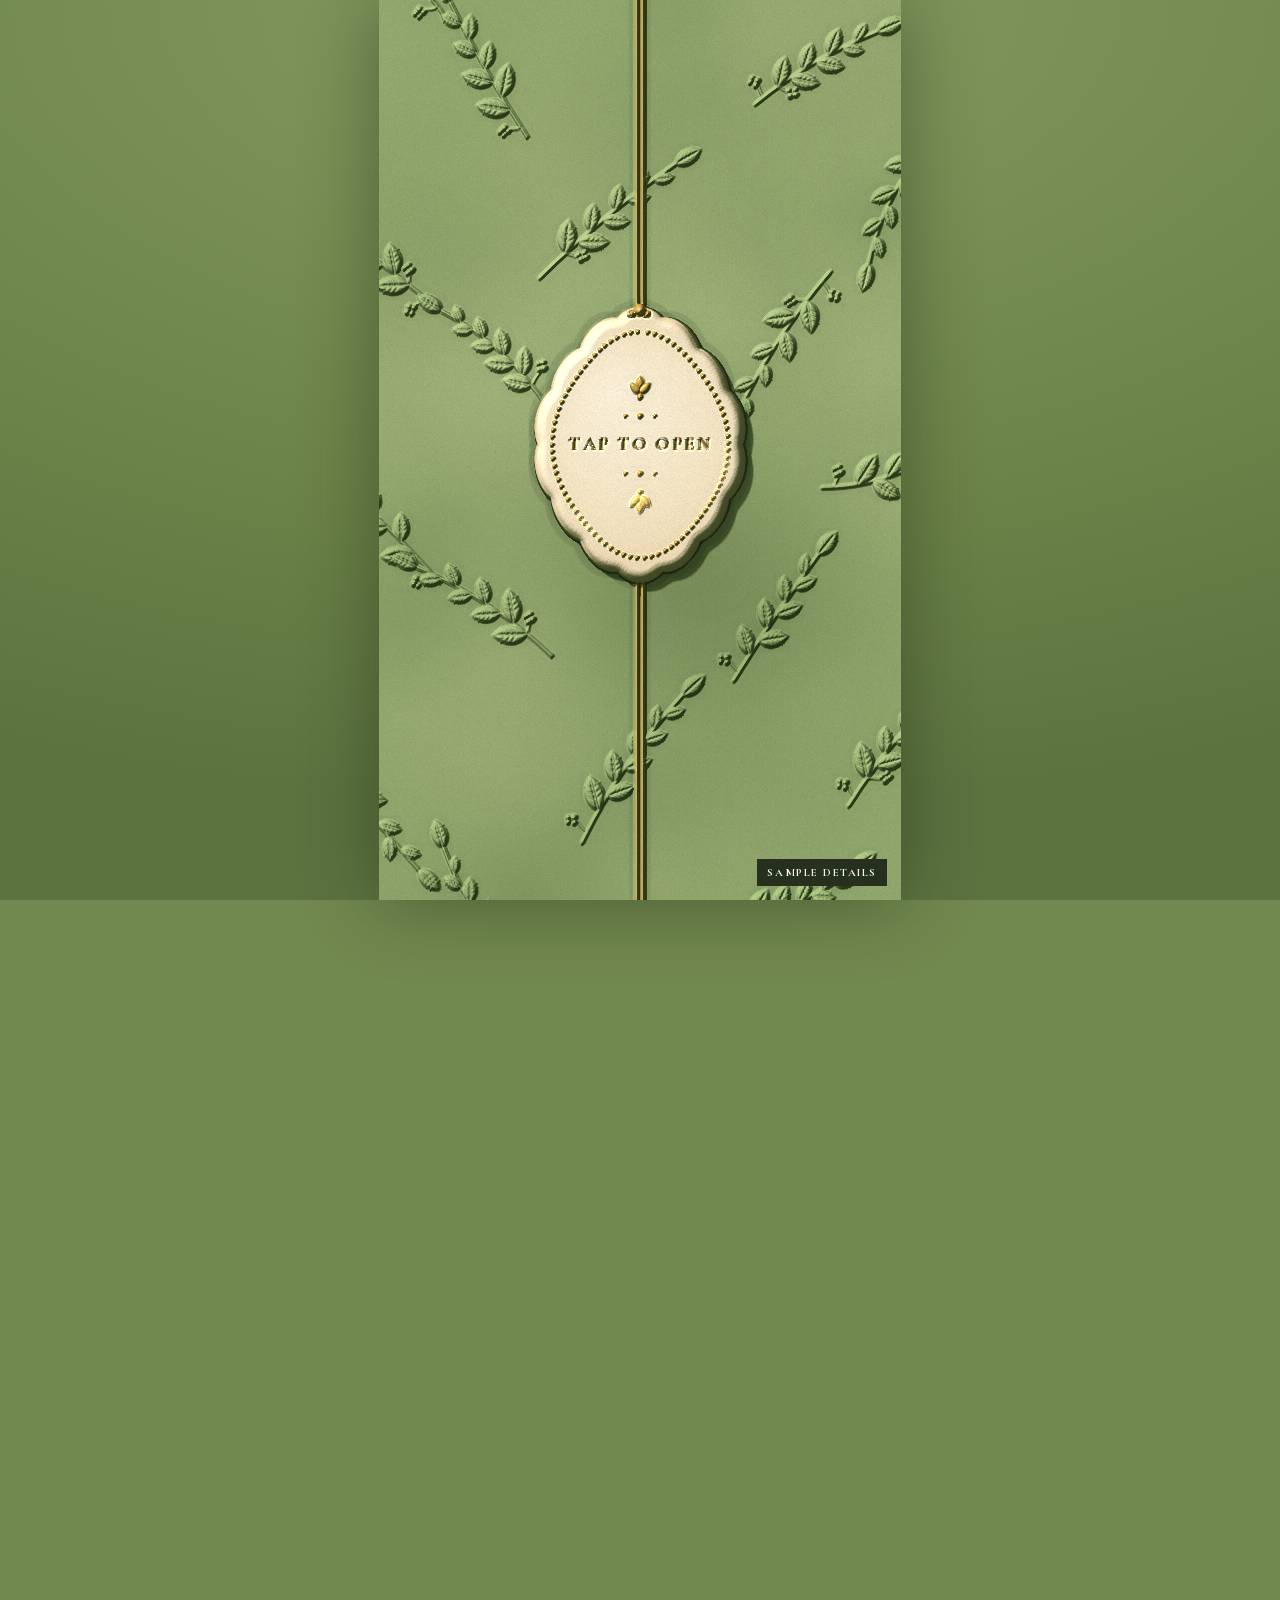
==== index.html @ 25cefa3a "Music from the tap, language by link, livelier H & S seal Co-Authored-By: Claude Fable 5.2 <noreply@" ====
<!doctype html>
<html lang="en" class="no-js">
<head>
<meta charset="utf-8">
<meta name="viewport" content="width=device-width, initial-scale=1, viewport-fit=cover">
<title>Hariharan &amp; Swetha · Wedding Invitation</title>
<meta name="description" content="You are invited to the wedding of Hariharan and Swetha. Tap the seal to open your invitation.">
<meta name="robots" content="noindex">
<meta name="theme-color" content="#8fa46b">
<link rel="preload" href="fonts/cormorant-garamond.woff2" as="font" type="font/woff2" crossorigin>
<link rel="preload" href="fonts/cormorant-garamond-italic.woff2" as="font" type="font/woff2" crossorigin>
<link rel="stylesheet" href="styles.css">
<script>document.documentElement.className = 'js is-locked';</script>
</head>
<body>
<a class="skip" href="#details" data-t="skip">Skip to the details</a>

<svg width="0" height="0" class="defs" aria-hidden="true" focusable="false">
  <symbol id="i-heart" viewBox="0 0 24 24"><path d="M12 20.6 3.7 12.2a5 5 0 1 1 7.1-7.1L12 6.3l1.2-1.2a5 5 0 1 1 7.1 7.1Z"/></symbol>
  <symbol id="i-cal" viewBox="0 0 24 24"><path fill-rule="evenodd" d="M4 5h3V3h2.2v2h5.6V3H17v2h3v16H4Zm2.2 5.4v8.4h11.6v-8.4ZM8.4 12.4h3.2v3.2H8.4Z"/></symbol>
  <symbol id="i-clock" viewBox="0 0 24 24"><path fill-rule="evenodd" d="M12 2.8a9.2 9.2 0 1 0 0 18.4 9.2 9.2 0 0 0 0-18.4Zm1.1 4v4.9l3.7 2.2-1.1 1.9-4.8-2.8V6.8Z"/></symbol>
  <symbol id="i-list" viewBox="0 0 24 24"><path d="M4.8 4.2a1.9 1.9 0 1 1 0 3.8 1.9 1.9 0 0 1 0-3.8ZM9 5h12v2.2H9Zm-4.2 5.1a1.9 1.9 0 1 1 0 3.8 1.9 1.9 0 0 1 0-3.8ZM9 10.9h12v2.2H9Zm-4.2 5.1a1.9 1.9 0 1 1 0 3.8 1.9 1.9 0 0 1 0-3.8ZM9 16.8h12V19H9Z"/></symbol>
  <symbol id="i-pin" viewBox="0 0 24 24"><path fill-rule="evenodd" d="M12 2.2a7.3 7.3 0 0 0-7.3 7.3c0 5.2 7.3 12.3 7.3 12.3s7.3-7.1 7.3-12.3A7.3 7.3 0 0 0 12 2.2Zm0 4.4a2.9 2.9 0 1 1 0 5.8 2.9 2.9 0 0 1 0-5.8Z"/></symbol>
  <symbol id="i-swatch" viewBox="0 0 24 24"><circle cx="8" cy="9" r="5.2"/><circle cx="16" cy="9" r="5.2" opacity=".72"/><circle cx="12" cy="16" r="5.2" opacity=".86"/></symbol>
  <symbol id="i-plane" viewBox="0 0 24 24"><path d="M2.4 11.1 21.6 2.4 15.1 21.6l-3.5-7.7 5-6.4-7 4.7Z"/></symbol>
  <symbol id="i-bed" viewBox="0 0 24 24"><path fill-rule="evenodd" d="M2.8 5.5H5V12h6V8h7.2a3 3 0 0 1 3 3v8.5H19v-3H5v3H2.8Zm5.4 1.9a2.1 2.1 0 1 1 0 4.2 2.1 2.1 0 0 1 0-4.2Z"/></symbol>
  <symbol id="i-gift" viewBox="0 0 24 24"><path d="M3.5 8h4.6A2.7 2.7 0 0 1 12 4.9 2.7 2.7 0 0 1 15.9 8h4.6v4.2h-17ZM5 13.6h5.9V21H5Zm8.1 0H19V21h-5.9Z"/></symbol>
  <symbol id="i-mail" viewBox="0 0 24 24"><path fill-rule="evenodd" d="M2.8 4.8h18.4v14.4H2.8Zm2.9 2.3 6.3 5 6.3-5Z"/></symbol>
  <symbol id="i-flower" viewBox="0 0 24 24"><circle cx="12" cy="6" r="4"/><circle cx="17.7" cy="10.1" r="4"/><circle cx="15.5" cy="16.9" r="4"/><circle cx="8.5" cy="16.9" r="4"/><circle cx="6.3" cy="10.1" r="4"/></symbol>
  <symbol id="i-sound" viewBox="0 0 24 24"><path d="M3 9h4l5-4.5v15L7 15H3Z"/><path class="wave" d="M14.6 8.2a5.4 5.4 0 0 1 0 7.6l1.5 1.5a7.5 7.5 0 0 0 0-10.6Zm3-3 -1.5 1.5a9.6 9.6 0 0 1 0 10.6l1.5 1.5a11.7 11.7 0 0 0 0-13.6Z"/><path class="mute" d="m14.4 9.7 1.5-1.5L18 10.3l2.1-2.1 1.5 1.5-2.1 2.1 2.1 2.1-1.5 1.5-2.1-2.1-2.1 2.1-1.5-1.5 2.1-2.1Z"/></symbol>
  <symbol id="i-heartshape" viewBox="0 0 200 180"><path d="M100 172C40 128 8 92 8 54 8 26 30 8 54 8c20 0 36 10 46 26C110 18 126 8 146 8c24 0 46 18 46 46 0 38-32 74-92 118Z"/></symbol>
</svg>

<div class="hud">
  <div class="hud__in">
    <button class="hud__btn hud__sound" id="soundBtn" type="button" aria-pressed="false" aria-label="Music" hidden>
      <svg width="22" height="22" aria-hidden="true"><use href="#i-sound"/></svg>
    </button>
    <button class="hud__btn hud__lang" id="langBtn" type="button" lang="ta">தமிழ்</button>
    <p class="draft" id="draft" hidden data-t="draft">Sample details</p>
  </div>
</div>

<main id="top">
  <h1 class="vh" id="pageTitle">The wedding invitation of Hariharan and Swetha</h1>

  <section class="hero is-closed" id="hero" aria-labelledby="pageTitle">
    <canvas class="hero__gl" id="gl" aria-hidden="true"></canvas>
    <div class="hero__poster" aria-hidden="true"><span class="hero__poster-seal"></span></div>
    <div class="hero__flames" id="flames" aria-hidden="true"></div>

    <div class="hero__text" id="heroText">
      <svg class="hero__heart" style="--i:0" width="14" height="14" aria-hidden="true"><use href="#i-heart"/></svg>
      <p class="hero__kicker" style="--i:1" data-t="kicker">We’re getting married</p>
      <div class="dots" style="--i:2" aria-hidden="true"><i></i><i></i><i></i></div>
      <p class="name" style="--i:3" data-name="groom">Hariharan</p>
      <p class="hero__parents" style="--i:5" data-parents="groom"></p>
      <p class="amp" style="--i:6" aria-hidden="true">&amp;</p>
      <p class="name" style="--i:7" data-name="bride">Swetha</p>
      <p class="hero__parents" style="--i:9" data-parents="bride"></p>
    </div>

    <button class="seal" id="seal" type="button"><span class="vh" data-t="sealLabel">Tap to open the invitation</span></button>
    <div class="cue" aria-hidden="true"><span data-t="scroll">Scroll</span><i></i></div>
  </section>

  <div class="sheet" id="details" tabindex="-1">

    <section class="sec sec--welcome" id="welcome">
      <svg class="sec__icon rv" width="26" height="26" aria-hidden="true"><use href="#i-heart"/></svg>
      <p class="welcome__text rv" id="welcomeText"></p>
      <div class="dots rv" aria-hidden="true"><i></i><i></i><i></i></div>
    </section>




    <section class="sec sec--date" id="date" aria-labelledby="dateTitle">
      <svg class="sec__icon rv" width="30" height="30" aria-hidden="true"><use href="#i-cal"/></svg>
      <h2 class="sec__title rv" id="dateTitle" data-t="dateTitle">Save the date</h2>
      <div class="dots rv" aria-hidden="true"><i></i><i></i><i></i></div>
      <p class="date__dow rv" id="dDow"></p>
      <p class="date__day rv" id="dDate"></p>
      <p class="date__time rv" id="dTime"></p>
      <p class="date__where rv" id="dWhere"></p>
      <div class="after__actions rv">
        <a class="btn" id="icsBtn" href="#" download="hariharan-swetha.ics"><span data-t="saveDate">Add to calendar</span></a>
        <a class="btn btn--ghost" id="gcalBtn" href="#" target="_blank" rel="noopener"><span data-t="gcal">Google Calendar</span></a>
      </div>
    </section>

    <section class="sec sec--venue" id="venue" aria-labelledby="venueTitle">
      <svg class="sec__icon rv" width="30" height="30" aria-hidden="true"><use href="#i-pin"/></svg>
      <h2 class="sec__title rv" id="venueTitle" data-t="venueTitle">The venue</h2>
      <div class="dots rv" aria-hidden="true"><i></i><i></i><i></i></div>
      <h3 class="venue__name rv" id="venueName"></h3>
      <p class="venue__addr rv" id="venueAddr"></p>
      <div class="map rv" id="map" aria-hidden="true">
        <svg viewBox="0 0 340 190" preserveAspectRatio="xMidYMid slice">
          <rect width="340" height="190" class="m-land"/>
          <path class="m-sea" d="M286 0c-10 26 8 44-2 70s10 50 0 78 6 30 2 42h54V0Z"/>
          <path class="m-sand" d="M274 0c-10 26 8 44-2 70s10 50 0 78 6 30 2 42h12c4-12-8-14 2-42s-10-52 0-78-8-44 2-70Z"/>
          <path class="m-park" d="M20 104h70v52H20Z"/>
          <g class="m-block">
            <path d="M14 14h54v34H14ZM82 14h66v34H82ZM162 14h48v34h-48ZM224 14h36v34h-36Z"/>
            <path d="M14 62h54v28H14ZM82 62h66v28H82ZM224 62h36v52h-36Z"/>
            <path d="M104 104h44v52h-44ZM162 128h48v48h-48ZM224 128h34v48h-34ZM14 170h134v20H14Z"/>
          </g>
          <path class="m-tank" d="M166 64h40v50h-40Z"/>
          <g class="m-trees"><circle cx="34" cy="118" r="7"/><circle cx="54" cy="134" r="8"/><circle cx="74" cy="116" r="6"/><circle cx="38" cy="144" r="6"/><circle cx="76" cy="142" r="7"/></g>
        </svg>
        <span class="map__pin"><svg width="34" height="34" aria-hidden="true"><use href="#i-pin"/></svg></span>
        <span class="map__dot"></span>
      </div>
      <a class="btn rv" id="mapBtn" href="#" target="_blank" rel="noopener"><span data-t="openMaps">Open in Google Maps</span></a>
    </section>



    <section class="sec sec--bless" id="bless" aria-labelledby="blessTitle">
      <svg class="sec__icon rv" width="30" height="30" aria-hidden="true"><use href="#i-flower"/></svg>
      <h2 class="sec__title rv" id="blessTitle" data-t="blessTitle">Shower your blessings</h2>
      <div class="dots rv" aria-hidden="true"><i></i><i></i><i></i></div>
      <p class="prose rv" data-t="blessText">Tap the plate of flowers. Every tap sends petals our way.</p>
      <button class="plate rv" id="plate" type="button">
        <svg viewBox="0 0 220 130" aria-hidden="true">
          <ellipse class="p-shadow" cx="110" cy="112" rx="92" ry="12"/>
          <ellipse class="p-rim" cx="110" cy="92" rx="98" ry="24"/>
          <ellipse class="p-dish" cx="110" cy="89" rx="84" ry="18"/>
          <g class="p-leaves"><path d="M40 86c14-22 34-28 50-22-10 16-28 26-50 22Z"/><path d="M180 86c-14-22-34-28-50-22 10 16 28 26 50 22Z"/><path d="M92 60c2-20 14-30 26-32 2 16-8 30-26 32Z"/></g>
          <g class="p-rose"><circle cx="78" cy="72" r="19"/><circle cx="142" cy="74" r="17"/><circle cx="110" cy="58" r="21"/></g>
          <g class="p-rose2"><circle cx="78" cy="72" r="11"/><circle cx="142" cy="74" r="10"/><circle cx="110" cy="58" r="12"/></g>
          <g class="p-rose3"><circle cx="78" cy="72" r="5"/><circle cx="142" cy="74" r="4.5"/><circle cx="110" cy="58" r="5.5"/></g>
          <g class="p-jas"><circle cx="52" cy="84" r="6"/><circle cx="168" cy="85" r="6"/><circle cx="124" cy="84" r="7"/><circle cx="96" cy="86" r="6.5"/><circle cx="60" cy="68" r="5"/><circle cx="160" cy="68" r="5"/><circle cx="128" cy="40" r="5"/></g>
          <g class="p-gold"><circle cx="52" cy="84" r="2"/><circle cx="168" cy="85" r="2"/><circle cx="124" cy="84" r="2.3"/><circle cx="96" cy="86" r="2.2"/><circle cx="60" cy="68" r="1.7"/><circle cx="160" cy="68" r="1.7"/><circle cx="128" cy="40" r="1.7"/></g>
        </svg>
        <span class="vh" data-t="blessBtn">Shower petals</span>
      </button>
      <p class="bless__count rv" id="blessCount" aria-live="polite"></p>
    </section>

    <section class="sec sec--rsvp" id="rsvp" aria-labelledby="rsvpTitle">
      <svg class="sec__icon rv" width="30" height="30" aria-hidden="true"><use href="#i-mail"/></svg>
      <h2 class="sec__title rv" id="rsvpTitle" data-t="rsvpTitle">Will you be there?</h2>
      <div class="dots rv" aria-hidden="true"><i></i><i></i><i></i></div>
      <p class="prose rv" id="rsvpBy"></p>
      <form class="rsvp rv" id="rsvpForm" novalidate>
        <label class="field">
          <span class="field__label" data-t="fName">Your name</span>
          <input class="field__input" id="fName" name="name" type="text" autocomplete="name" required>
        </label>
        <div class="field" id="guestsField">
          <span class="field__label" id="guestsLabel" data-t="fGuests">How many of you?</span>
          <div class="stepper" role="group" aria-labelledby="guestsLabel">
            <button type="button" id="gMinus" data-ta="fewer" aria-label="One fewer">
              <svg width="16" height="16" viewBox="0 0 16 16" aria-hidden="true"><path d="M2 6.6h12v2.8H2z"/></svg>
            </button>
            <output id="gOut" aria-live="polite">2</output>
            <button type="button" id="gPlus" data-ta="more" aria-label="One more">
              <svg width="16" height="16" viewBox="0 0 16 16" aria-hidden="true"><path d="M6.6 2h2.8v4.6H14v2.8H9.4V14H6.6V9.4H2V6.6h4.6z"/></svg>
            </button>
          </div>
        </div>
        <p class="rsvp__error" id="rsvpError" role="alert" hidden data-t="fNeedName">Please tell us your name.</p>
        <button class="btn btn--wide" type="submit"><span data-t="fSend">Let Hari and Swetha know</span></button>
        <p class="rsvp__hint" data-t="fHint">This opens WhatsApp with your reply written out. Press send there and it reaches us.</p>
      </form>
      <div class="rsvp__done" id="rsvpDone" hidden tabindex="-1">
        <p class="after__line" data-t="thanks">Thank you</p>
        <p class="prose" id="rsvpDoneText"></p>
        <button class="textbtn" id="rsvpAgain" type="button" data-t="again">Change my reply</button>
      </div>
    </section>

    <footer class="foot">
      <button class="mono rv" id="mono" type="button">
        <svg viewBox="-112 -134 224 268" aria-hidden="true">
          <path class="mono__card" id="monoCard" d=""/>
          <g class="mono__beads" id="monoBeads"></g>
          <g class="mono__sprig" transform="translate(0 -84)"><path d="M0 0c-5-9-5-19 0-28 5 9 5 19 0 28Z"/><path d="M-2 0c-9-3-15-10-17-19 9 2 16 9 17 19Z"/><path d="M2 0c9-3 15-10 17-19-9 2-16 9-17 19Z"/></g>
          <g class="mono__sprig" transform="translate(0 86) scale(1 -1)"><path d="M0 0c-5-9-5-19 0-28 5 9 5 19 0 28Z"/><path d="M-2 0c-9-3-15-10-17-19 9 2 16 9 17 19Z"/><path d="M2 0c9-3 15-10 17-19-9 2-16 9-17 19Z"/></g>
        </svg>
        <span class="mono__txt" aria-hidden="true"><b id="monoA">H</b><i>&amp;</i><b id="monoB">S</b></span>
        <span class="mono__date" id="monoDate" aria-hidden="true"></span>
        <span class="vh" id="monoLabel">Hariharan and Swetha</span>
      </button>
      <p class="foot__love rv" data-t="withLove">With love,</p>
      <p class="foot__names rv" id="footNames"></p>
      <p class="foot__tag rv" id="footTag"></p>
      <button class="btn btn--ghost rv" id="shareBtn" type="button"><span data-t="share">Share this invitation</span></button>
      <p class="foot__copied" id="copied" role="status" aria-live="polite"></p>
    </footer>
  </div>
</main>

<canvas class="fx" id="fx" aria-hidden="true"></canvas>

<noscript>
  <div class="noscript">
    <p>Hariharan &amp; Swetha are getting married.</p>
    <p>This invitation needs JavaScript to open. Please turn it on, or ask the couple for the details.</p>
  </div>
</noscript>

<script src="invite.config.js"></script>
<script type="module" src="js/main.js"></script>
</body>
</html>
---- styles.css ----
/* Hariharan & Swetha — wedding invitation
   One portrait column, like a card in the hand. On a wide screen the card sits on a sage wall. */

@font-face { font-family: "Cormorant Garamond"; src: url("fonts/cormorant-garamond.woff2") format("woff2"); font-weight: 400 700; font-style: normal; font-display: swap; }
@font-face { font-family: "Cormorant Garamond"; src: url("fonts/cormorant-garamond-italic.woff2") format("woff2"); font-weight: 400 700; font-style: italic; font-display: swap; }
@font-face { font-family: "Pinyon Script"; src: url("fonts/pinyon-script.woff2") format("woff2"); font-weight: 400; font-style: normal; font-display: swap; }
@font-face { font-family: "Noto Serif Tamil"; src: url("fonts/noto-serif-tamil.woff2") format("woff2"); font-weight: 400 700; font-style: normal; font-display: swap; unicode-range: U+0964-0965, U+0B82-0BFA, U+200C-200D, U+20B9, U+25CC; }

:root {
  --paper: #eddcbe;
  --paper-hi: #fbf5e6;
  --paper-lo: #d9c19b;
  --ink: #26301e;
  --ink-soft: #414d35;
  --sage: #8fa46b;
  --sage-deep: #55693f;
  --sage-dark: #36472a;
  --sage-night: #2a3920;
  --gold: #b8944a;
  --gold-hi: #e0c688;
  --gold-ink: #775a20;
  --lotus: #c0667c;
  --wall: #71884f;
  --shadow: 90, 64, 24;
  --ease: cubic-bezier(.16, 1, .3, 1);
  --col: min(100vw, clamp(430px, 58vh, 640px));
  --u: calc(var(--col) / 390);
  --serif: "Cormorant Garamond", "Noto Serif Tamil", Georgia, "Times New Roman", serif;
  --script: "Cormorant Garamond", "Noto Serif Tamil", Georgia, "Times New Roman", serif;   /* the display voice: the same italic as "With love," */
  --body: clamp(18px, calc(var(--u) * 18.5), 22px);
}
@supports (height: 1svh) { :root { --col: min(100vw, clamp(430px, 58svh, 640px)); } }

*, *::before, *::after { box-sizing: border-box; }
[hidden] { display: none !important; }
html { -webkit-text-size-adjust: 100%; text-size-adjust: 100%; overflow-x: clip; }
body {
  margin: 0; min-height: 100vh; background: var(--wall); color: var(--ink);
  font-family: var(--serif); font-weight: 500; font-size: var(--body); line-height: 1.55;
  -webkit-font-smoothing: antialiased; overflow-x: clip;
}
body::before {
  content: ""; position: fixed; inset: 0; z-index: -1;
  background: radial-gradient(120% 90% at 50% 0%, #859b62 0%, #6c8349 62%, #5c7340 100%);
}
html.is-locked, html.is-locked body { overflow: hidden; overscroll-behavior: none; }
html.is-locked .sheet { visibility: hidden; }
p { margin: 0; }
button { font: inherit; color: inherit; }
:focus-visible { outline: 3px solid var(--sage-dark); outline-offset: 3px; }

.vh { position: absolute !important; width: 1px; height: 1px; margin: -1px; padding: 0; overflow: hidden; clip: rect(0 0 0 0); clip-path: inset(50%); white-space: nowrap; border: 0; }
.defs { position: absolute; }
.skip { position: fixed; left: 10px; top: -80px; z-index: 60; padding: 12px 16px; background: var(--ink); color: var(--paper-hi); font-weight: 700; text-decoration: none; }
.skip:focus { top: 10px; }

/* ── floating controls ── */
.hud { position: fixed; inset: 0; z-index: 30; pointer-events: none; }
.hud__in { position: relative; width: var(--col); height: 100%; margin-inline: auto; }
.hud__btn {
  position: absolute; pointer-events: auto; display: inline-flex; align-items: center; justify-content: center;
  min-width: 46px; height: 46px; padding: 0 14px; border: 0; border-radius: 0; cursor: pointer;
  background: var(--paper-hi); color: var(--ink); fill: var(--ink); font-weight: 700; font-size: 16px; line-height: 1;
  box-shadow: 0 8px 18px -8px rgba(30, 40, 20, .6), inset 0 0 0 2px rgba(184, 148, 74, .0);
  -webkit-tap-highlight-color: transparent; transition: transform .25s var(--ease), background .25s;
}
.hud__btn:active { transform: scale(.94); }
.hud__sound { top: max(14px, env(safe-area-inset-top)); right: 14px; padding: 0; }
.hud__sound .wave { display: none; }
.hud__sound[aria-pressed="true"] .wave { display: block; }
.hud__sound[aria-pressed="true"] .mute { display: none; }
.hud__lang { left: 14px; bottom: max(14px, env(safe-area-inset-bottom)); gap: 8px; }
.hud__lang::before { content: ""; width: 6px; height: 6px; border-radius: 50%; background: var(--gold); margin-right: 8px; }
.draft {
  position: absolute; right: 14px; bottom: max(14px, env(safe-area-inset-bottom)); margin: 0; padding: 8px 10px;
  background: var(--ink); color: var(--paper-hi); font-weight: 700; font-size: 11px; line-height: 1; letter-spacing: .14em; text-transform: uppercase;
}

/* ── the opening ── */
.hero {
  --hs: 1;
  position: relative; width: var(--col); height: 100vh; height: 100svh; min-height: 520px; margin-inline: auto;
  overflow: hidden; isolation: isolate; background: #e6d2ae; touch-action: pan-y;
  box-shadow: 0 0 70px rgba(26, 38, 16, .45);
}
.hero.is-closed { background: var(--sage); cursor: pointer; touch-action: none; }
.hero__gl { position: absolute; inset: 0; width: 100%; height: 100%; display: block; z-index: 1; opacity: 0; transition: opacity .5s ease; }
.hero.is-live .hero__gl { opacity: 1; }

/* what holds the space before the scene is ready, or if WebGL is not available at all */
.hero__poster {
  position: absolute; inset: 0; z-index: 0; display: grid; place-items: center;
  background:
    linear-gradient(90deg, transparent calc(50% - 2px), #c7a253 calc(50% - 2px) calc(50% + 2px), transparent calc(50% + 2px)),
    radial-gradient(90% 70% at 30% 20%, #9db278 0%, #86a063 55%, #74904f 100%);
  transition: opacity .8s ease, visibility 0s linear .8s;
}
.hero__poster-seal {
  width: calc(var(--u) * 150); height: calc(var(--u) * 190); border-radius: 50%; display: grid; place-items: center; text-align: center;
  background: radial-gradient(circle at 35% 30%, #f9f0d9, #ead6ae); color: #8e6a26;
  font-weight: 600; font-size: calc(var(--u) * 13.5); letter-spacing: .14em;
  box-shadow: 0 calc(var(--u) * 8) calc(var(--u) * 14) rgba(30, 44, 20, .5), inset 0 0 0 calc(var(--u) * 5) #f3e4c0, inset 0 0 0 calc(var(--u) * 6.5) #c9a251;
}
.hero__poster-seal::after { content: attr(data-label); }
.hero.is-live .hero__poster, .hero:not(.is-closed) .hero__poster { opacity: 0; visibility: hidden; }

.hero__flames { position: absolute; inset: 0; z-index: 2; pointer-events: none; opacity: 0; transition: opacity 1.4s ease; }
.hero.is-lit .hero__flames { opacity: 1; }
.flame {
  position: absolute; width: calc(var(--u) * 34); height: calc(var(--u) * 44);
  margin: calc(var(--u) * -27) 0 0 calc(var(--u) * -17);
  background: radial-gradient(closest-side, rgba(255, 226, 150, .78), rgba(255, 176, 70, .3) 52%, rgba(255, 150, 40, 0) 100%);
  mix-blend-mode: screen; animation: flick 1.9s ease-in-out infinite; animation-delay: var(--d, 0s);
}
@keyframes flick {
  0%, 100% { transform: scale(1); opacity: .82; }
  28% { transform: scale(1.14, 1.24) translateY(-4%); opacity: 1; }
  52% { transform: scale(.92, .88); opacity: .66; }
  78% { transform: scale(1.06, 1.14) translateY(-2%); opacity: .94; }
}

.hero__text {
  position: absolute; left: 0; right: 0; top: var(--txt-top, 20%); height: var(--txt-h, 42%); z-index: 3;
  display: flex; flex-direction: column; align-items: center; justify-content: center; text-align: center;
  pointer-events: none; color: var(--ink); text-shadow: 0 1px 0 rgba(255, 249, 232, .6);
}
.hero__text > * { opacity: 0; }
.hero.is-revealed .hero__text > * { animation: rise 1.25s var(--ease) both; animation-delay: calc(var(--i) * .17s); }
@keyframes rise { from { opacity: 0; transform: translateY(calc(var(--u) * 12)); } to { opacity: 1; transform: none; } }
.hero__heart { fill: var(--ink); width: calc(var(--u) * 13 * var(--hs)); height: calc(var(--u) * 13 * var(--hs)); }
.hero__kicker { margin-top: calc(var(--u) * 7); font-size: calc(var(--u) * 17 * var(--hs)); line-height: 1.3; letter-spacing: .05em; font-weight: 700; }
.hero__text .dots { margin: calc(var(--u) * 8) 0 calc(var(--u) * 2); }
.name {
  font-family: var(--script); font-weight: 400; font-size: calc(var(--u) * 56 * var(--hs) * var(--ns, 1)); line-height: 1.08; letter-spacing: .005em;
  padding: .16em .42em .1em; margin-block: calc(var(--u) * -3);
  -webkit-mask: linear-gradient(90deg, #000 0%, #000 33.3%, transparent 50%, transparent 100%) 100% 0 / 300% 100% no-repeat;
          mask: linear-gradient(90deg, #000 0%, #000 33.3%, transparent 50%, transparent 100%) 100% 0 / 300% 100% no-repeat;
}
.hero.is-revealed .hero__text > .name {
  animation: rise 1.25s var(--ease) both, write 1.9s cubic-bezier(.45, .05, .25, 1) both;
  animation-delay: calc(var(--i) * .17s), calc(var(--i) * .17s);
}
@keyframes write { from { -webkit-mask-position: 100% 0; mask-position: 100% 0; } to { -webkit-mask-position: 0% 0; mask-position: 0% 0; } }
.name, .sec__title, .after__line, .foot__names, .mono span, .count__done { font-style: italic; font-weight: 700; }
html[lang="ta"] .name, html[lang="ta"] .sec__title, html[lang="ta"] .foot__names { font-style: normal; }
.hero__parents {
  max-width: calc(var(--u) * 268); font-style: italic; font-weight: 700; font-size: calc(var(--u) * 15.4 * var(--hs)); line-height: 1.25;
  text-wrap: balance;
}
.amp { font-style: italic; font-weight: 500; font-size: calc(var(--u) * 29 * var(--hs)); line-height: 1.05; color: var(--gold-ink); margin: calc(var(--u) * 5) 0 calc(var(--u) * -3); }

.seal {
  position: absolute; z-index: 4; left: var(--sx, 30%); top: var(--sy, 36%); width: var(--sw, 40%); height: var(--sh, 28%);
  border: 0; padding: 0; background: transparent; border-radius: 50%; cursor: pointer; -webkit-tap-highlight-color: transparent;
}
.seal:focus-visible { outline: 3px solid var(--paper-hi); outline-offset: 6px; }
.hero:not(.is-closed) .seal { display: none; }

.cue {
  position: absolute; z-index: 3; left: 50%; bottom: calc(var(--u) * 7 + env(safe-area-inset-bottom)); transform: translateX(-50%);
  text-align: center; opacity: 0; transition: opacity 1s ease; pointer-events: none; color: var(--ink);
}
.hero.is-done .cue { opacity: 1; }
.cue span { display: block; font-size: 12px; font-weight: 700; letter-spacing: .3em; text-indent: .3em; text-transform: uppercase; text-shadow: 0 1px 0 rgba(255, 249, 232, .7); }
.cue i { display: block; width: 7px; height: 7px; margin: 6px auto 0; border-radius: 50%; background: var(--gold-ink); animation: bob 1.7s var(--ease) infinite; }
@keyframes bob { 0%, 100% { transform: translateY(0); } 50% { transform: translateY(7px); } }

/* ── the sheet below ── */
.sheet {
  position: relative; width: var(--col); margin-inline: auto; outline: none;
  background: linear-gradient(var(--paper-lo), var(--paper) 150px) var(--paper);
  box-shadow: 0 30px 70px rgba(26, 38, 16, .45);
}
.sheet::after { content: ""; position: absolute; inset: 0; pointer-events: none; background-image: var(--paper-tile, none); background-size: 220px 220px; opacity: .55; mix-blend-mode: multiply; }
.sheet > * { position: relative; z-index: 1; }
.sheet::before {
  content: ""; position: absolute; left: 0; right: 0; top: -5px; height: 10px; z-index: 2;
  background: radial-gradient(circle at 50% 50%, #e9cf8f 0 1.2px, var(--gold) 1.4px 3.6px, rgba(90, 64, 24, .28) 3.9px 4.6px, transparent 5px) 50% 0 / 12px 10px repeat-x;
}

.sec { padding: clamp(60px, calc(var(--u) * 78), 112px) clamp(24px, calc(var(--u) * 30), 52px); text-align: center; }
.sec__icon { display: block; margin: 0 auto 8px; fill: var(--gold); }
.sec__title { margin: 0; font-family: var(--script); font-weight: 700; font-size: clamp(34px, calc(var(--u) * 38), 50px); line-height: 1.08; color: var(--ink); text-wrap: balance; }
.dots { display: flex; align-items: center; justify-content: center; gap: 9px; margin: 14px 0 22px; }
.dots i { width: 5px; height: 5px; border-radius: 50%; background: var(--gold); }
.dots i:nth-child(2) { width: 8px; height: 8px; }
.prose { max-width: 31ch; margin-inline: auto; text-wrap: pretty; }

.btn {
  display: inline-flex; align-items: center; justify-content: center; gap: 12px; min-height: 52px; padding: 6px 24px;
  border: 0; border-radius: 0; cursor: pointer; text-decoration: none; text-align: center;
  background: var(--sage-dark); color: var(--paper-hi);
  font-family: var(--serif); font-weight: 700; font-size: 14.5px; line-height: 1.2; letter-spacing: .17em; text-transform: uppercase;
  box-shadow: inset 0 1px 0 rgba(255, 255, 255, .16), 0 14px 22px -12px rgba(30, 44, 20, .8);
  -webkit-tap-highlight-color: transparent; transition: transform .3s var(--ease), background .3s ease, box-shadow .3s ease;
}
.btn::before, .btn::after { content: ""; flex: none; width: 5px; height: 5px; border-radius: 50%; background: var(--gold-hi); }
.btn:active { transform: translateY(2px) scale(.985); }
.btn--ghost { background: transparent; color: var(--sage-dark); box-shadow: inset 0 0 0 2px var(--sage-dark); }
.btn--ghost::before, .btn--ghost::after { background: var(--gold); }
.btn--wide { width: 100%; }
@media (hover: hover) {
  .btn:hover { background: var(--sage-night); transform: translateY(-2px); }
  .btn--ghost:hover { background: var(--sage-dark); color: var(--paper-hi); }
  .hud__btn:hover { background: #fff; }
}
.textbtn {
  display: inline-block; margin-top: 14px; padding: 12px 10px; border: 0; background: none; cursor: pointer;
  font-style: italic; font-weight: 600; font-size: 17px; color: var(--ink-soft); text-decoration: underline; text-decoration-thickness: 2px; text-underline-offset: 4px; text-decoration-color: var(--gold);
}

/* welcome */
.sec--welcome { padding-top: clamp(64px, calc(var(--u) * 84), 120px); padding-bottom: clamp(20px, calc(var(--u) * 26), 40px); }
.sec--welcome .sec__icon { fill: var(--lotus); margin-bottom: 18px; }
.welcome__text { max-width: 27ch; margin-inline: auto; font-size: clamp(21px, calc(var(--u) * 22.5), 27px); line-height: 1.5; font-style: italic; text-wrap: pretty; }
.sec--welcome .dots { margin-bottom: 0; margin-top: 26px; }

/* scratch to reveal */
.scratch { position: relative; width: min(calc(var(--u) * 236), 300px); aspect-ratio: 200 / 180; margin: 10px auto 0; -webkit-user-select: none; user-select: none; }
.scratch__plate { position: absolute; inset: 0; width: 100%; height: 100%; overflow: visible; filter: drop-shadow(0 12px 14px rgba(var(--shadow), .3)); }
.scratch__plate path { fill: var(--paper-hi); stroke: var(--gold); stroke-width: 3.2; stroke-linecap: round; stroke-dasharray: .1 8.6; }
.scratch__under { position: absolute; left: 14%; right: 14%; top: 22%; bottom: 34%; display: flex; flex-direction: column; align-items: center; justify-content: center; gap: 2px; }
.scratch__dow { font-size: clamp(12px, calc(var(--u) * 12.5), 15px); font-weight: 700; letter-spacing: .24em; text-transform: uppercase; color: var(--gold-ink); }
.scratch__date { font-size: clamp(19px, calc(var(--u) * 20), 25px); font-weight: 700; line-height: 1.2; }
.scratch__time { font-size: clamp(15px, calc(var(--u) * 15.5), 19px); font-weight: 600; font-style: italic; }
.scratch__foil { position: absolute; inset: 0; width: 100%; height: 100%; touch-action: none; cursor: grab; transition: opacity .9s var(--ease), transform .9s var(--ease); }
.scratch.is-done .scratch__foil { opacity: 0; transform: scale(1.06); pointer-events: none; }
.scratch.is-done { animation: pop .9s var(--ease); }
@keyframes pop { 0% { transform: scale(1); } 35% { transform: scale(1.07); } 100% { transform: scale(1); } }
.after { margin-top: 20px; animation: rise2 1s var(--ease) both; }
@keyframes rise2 { from { opacity: 0; transform: translateY(18px); } to { opacity: 1; transform: none; } }
.after__line { font-family: var(--script); font-size: clamp(36px, calc(var(--u) * 40), 52px); line-height: 1.15; margin-bottom: 18px; }
.after__actions { display: flex; flex-wrap: wrap; justify-content: center; gap: 12px; }

.date__dow { font-weight: 700; font-size: 14px; letter-spacing: .26em; text-transform: uppercase; color: var(--gold-ink); }
.date__day { margin: 6px 0 2px; font-weight: 700; font-size: clamp(34px, calc(var(--u) * 38), 50px); line-height: 1.15; font-variant-numeric: lining-nums; }
.date__time { font-style: italic; font-weight: 600; }
.date__where { margin: 8px auto 26px; max-width: 24ch; font-size: clamp(20px, calc(var(--u) * 21), 25px); font-weight: 600; }
html[lang="ta"] .date__dow { letter-spacing: .02em; }
html[lang="ta"] .date__day { font-size: clamp(26px, calc(var(--u) * 28), 38px); line-height: 1.4; }

/* countdown: the door's sage comes back as a band */
.sec--count {
  color: var(--paper-hi);
  background: var(--sage-band, none) center / cover no-repeat, radial-gradient(120% 120% at 20% 0%, #5f7647, #3d5030 70%);
  box-shadow: inset 0 22px 30px -22px rgba(10, 20, 6, .7), inset 0 -22px 30px -22px rgba(10, 20, 6, .7);
}
.sec--count .sec__title { color: var(--paper-hi); text-shadow: 0 2px 10px rgba(16, 26, 10, .55); }
.sec--count .sec__icon { fill: var(--gold-hi); }
.sec--count .dots i { background: var(--gold-hi); }
.count { display: grid; grid-template-columns: repeat(4, minmax(0, 1fr)); gap: clamp(8px, calc(var(--u) * 10), 16px); max-width: 400px; margin: 4px auto 0; }
.count__cell { min-width: 0; padding: 16px 2px 11px; background: linear-gradient(#fdf8ea, #eedfbe); color: var(--ink); box-shadow: inset 0 1px 0 #fff, 0 16px 22px -14px rgba(8, 16, 4, .85); }
.count__cell b { display: block; font-weight: 700; font-size: clamp(31px, calc(var(--u) * 36), 46px); line-height: 1; font-variant-numeric: lining-nums tabular-nums; }
.count__cell b.tick { animation: tick .5s var(--ease); }
@keyframes tick { from { transform: translateY(32%); opacity: 0; } to { transform: none; opacity: 1; } }
.count__cell span { display: block; margin-top: 7px; font-size: 10.5px; font-weight: 700; letter-spacing: .14em; text-transform: uppercase; color: var(--ink-soft); overflow-wrap: anywhere; }
.count__done { margin-top: 18px; font-family: var(--script); font-size: 40px; }

/* programme */
.tl { position: relative; list-style: none; max-width: 340px; margin: 0 auto; padding: 0; text-align: left; }
.tl::before { content: ""; position: absolute; left: 9px; top: 8px; bottom: 10px; width: 6px; background: radial-gradient(circle, var(--gold) 0 1.7px, transparent 2.1px) 50% 0 / 6px 10px repeat-y; }
.tl__day { position: relative; padding-left: 42px; margin: 30px 0 8px; font-weight: 700; font-size: 13.5px; line-height: 1.3; letter-spacing: .2em; text-transform: uppercase; color: var(--gold-ink); }
.tl__day:first-child { margin-top: 0; }
.tl__day::before { content: ""; position: absolute; left: 6px; top: 50%; width: 12px; height: 12px; margin-top: -6px; background: var(--gold); transform: rotate(45deg); box-shadow: 0 0 0 5px var(--paper); }
.tl__item { position: relative; padding: 8px 0 12px 42px; }
.tl__item::before { content: ""; position: absolute; left: 6px; top: 17px; width: 12px; height: 12px; border-radius: 50%; background: var(--sage-deep); box-shadow: 0 0 0 5px var(--paper); }
.tl__item.is-main::before { left: 3px; top: 14px; width: 18px; height: 18px; background: var(--lotus); }
.tl__time { font-weight: 700; font-size: 15px; letter-spacing: .1em; color: var(--sage-dark); font-variant-numeric: lining-nums; }
.tl__title { margin: 1px 0 2px; font-weight: 700; font-size: clamp(24px, calc(var(--u) * 25), 30px); line-height: 1.2; }
.tl__note { font-size: clamp(17px, calc(var(--u) * 17.5), 20px); line-height: 1.45; }
.tl__tag { display: inline-block; margin-left: 10px; padding: 4px 8px 3px; vertical-align: middle; background: var(--lotus); color: #fff; font-size: 10.5px; font-weight: 700; letter-spacing: .14em; text-transform: uppercase; }

/* venue */
.venue__name { margin: 0; font-weight: 700; font-size: clamp(25px, calc(var(--u) * 27), 34px); line-height: 1.2; }
.venue__addr { margin: 4px auto 22px; max-width: 28ch; }
.map { position: relative; max-width: 440px; margin: 0 auto 26px; aspect-ratio: 340 / 190; overflow: hidden; background: #e9dabb; box-shadow: 0 22px 30px -20px rgba(var(--shadow), .7), inset 0 0 0 6px var(--paper-hi); }
.map svg { position: absolute; left: 6px; top: 6px; width: calc(100% - 12px); height: calc(100% - 12px); }
.m-land { fill: #e6d5b3; } .m-block { fill: #f7eed9; } .m-park { fill: #b9c99c; } .m-trees { fill: #8fa46b; }
.m-sea { fill: #a3c3c0; } .m-sand { fill: #f3e6c6; } .m-tank { fill: #a3c3c0; }
.map__pin { position: absolute; left: 55%; top: 47%; width: 38px; height: 38px; margin: -38px 0 0 -19px; }
.map__pin svg { position: static; width: 38px; height: 38px; fill: var(--lotus); filter: drop-shadow(0 4px 3px rgba(60, 30, 20, .35)); }
.map__dot { position: absolute; left: 55%; top: 47%; width: 14px; height: 6px; margin: -3px 0 0 -7px; border-radius: 50%; background: rgba(60, 40, 10, .32); }
.js .map .map__pin { opacity: 0; }
.js .map.is-in .map__pin { animation: drop 1s cubic-bezier(.3, 1.5, .5, 1) .45s both; }
@keyframes drop { from { opacity: 0; transform: translateY(-160%); } 40% { opacity: 1; } to { opacity: 1; transform: none; } }

/* dress */
.chips { list-style: none; display: flex; flex-wrap: wrap; justify-content: center; gap: 16px 18px; margin: 26px 0 0; padding: 0; }
.chips li { display: flex; flex-direction: column; align-items: center; gap: 9px; min-width: 52px; font-size: 12px; font-weight: 700; letter-spacing: .12em; text-transform: uppercase; }
.chips i { width: 46px; height: 46px; border-radius: 50%; background: var(--c); box-shadow: inset 0 3px 3px rgba(255, 255, 255, .5), inset 0 -5px 7px rgba(0, 0, 0, .16), 0 8px 10px -5px rgba(var(--shadow), .65); }

/* travel, stay, gifts */
.trio { display: grid; gap: clamp(40px, calc(var(--u) * 46), 60px); }
.trio__item { min-width: 0; }
.trio__title { margin: 4px 0 8px; font-weight: 700; font-size: 14px; line-height: 1.3; letter-spacing: .22em; text-transform: uppercase; color: var(--gold-ink); }

/* blessings */
.plate { display: block; width: min(calc(var(--u) * 224), 280px); margin: 24px auto 0; padding: 0; border: 0; background: none; cursor: pointer; -webkit-tap-highlight-color: transparent; transition: transform .25s var(--ease); }
.plate:active { transform: translateY(4px) scale(.96); }
.plate svg { display: block; width: 100%; height: auto; overflow: visible; filter: drop-shadow(0 8px 6px rgba(var(--shadow), .25)); }
.p-shadow { fill: rgba(var(--shadow), .2); } .p-rim { fill: #bd9645; } .p-dish { fill: #e6cc88; } .p-leaves { fill: #7d9765; }
.p-rose { fill: #f0c9ba; } .p-rose2 { fill: #e4a99b; } .p-rose3 { fill: #d28a80; } .p-jas { fill: #fdf8ea; } .p-gold { fill: #c9a251; }
.plate.is-idle svg { animation: nudge 3.4s var(--ease) infinite; }
@keyframes nudge { 0%, 78%, 100% { transform: none; } 84% { transform: translateY(-5px) rotate(-1.5deg); } 92% { transform: translateY(0) rotate(1deg); } }
.bless__count { min-height: 1.6em; margin-top: 14px; font-style: italic; font-weight: 600; }

/* rsvp */
.rsvp { display: grid; gap: 22px; max-width: 380px; margin: 22px auto 0; text-align: left; }
.field { display: block; min-width: 0; }
.field__label { display: block; margin: 0 0 8px; padding: 0; font-weight: 700; font-size: 13px; line-height: 1.3; letter-spacing: .17em; text-transform: uppercase; }
.field__input {
  display: block; width: 100%; padding: 13px 14px; border: 0; border-radius: 0; -webkit-appearance: none; appearance: none;
  background: var(--paper-hi); color: var(--ink); font-family: var(--serif); font-weight: 600; font-size: 19px; line-height: 1.4;
  box-shadow: inset 0 2px 5px rgba(var(--shadow), .26);
}
textarea.field__input { resize: vertical; min-height: 96px; }
.field__input:focus-visible { outline: 3px solid var(--sage-dark); outline-offset: 0; }
.choice { min-width: 0; margin: 0; padding: 0; border: 0; }
.choice__row { display: grid; grid-template-columns: repeat(2, minmax(0, 1fr)); gap: 10px; }
.choice__opt { position: relative; min-width: 0; }
.choice__opt input { position: absolute; inset: 0; width: 100%; height: 100%; margin: 0; opacity: 0; cursor: pointer; }
.choice__opt span {
  display: flex; align-items: center; justify-content: center; gap: 9px; min-height: 54px; padding: 6px 8px; text-align: center;
  background: var(--paper-hi); font-weight: 700; font-size: 18px; line-height: 1.2; box-shadow: inset 0 2px 5px rgba(var(--shadow), .26);
  transition: background .3s ease, color .3s ease, box-shadow .3s ease;
}
.choice__opt span::before { content: ""; flex: none; width: 8px; height: 8px; border-radius: 50%; background: rgba(var(--shadow), .3); transition: background .3s ease; }
.choice__opt input:checked + span { background: var(--sage-dark); color: var(--paper-hi); box-shadow: 0 14px 20px -12px rgba(30, 44, 20, .8); }
.choice__opt input:checked + span::before { background: var(--gold-hi); }
.choice__opt input:focus-visible + span { outline: 3px solid var(--gold-ink); outline-offset: 3px; }
.stepper { display: inline-grid; grid-template-columns: 54px 66px 54px; align-items: center; background: var(--paper-hi); box-shadow: inset 0 2px 5px rgba(var(--shadow), .26); }
.stepper button { display: grid; place-items: center; height: 54px; padding: 0; border: 0; background: none; cursor: pointer; fill: var(--ink); -webkit-tap-highlight-color: transparent; }
.stepper button:active { background: rgba(var(--shadow), .12); }
.stepper output { text-align: center; font-weight: 700; font-size: 25px; line-height: 1; font-variant-numeric: lining-nums tabular-nums; }
.rsvp__error { font-weight: 700; color: #8c2f2f; }
.rsvp__hint { font-size: 16px; line-height: 1.45; text-align: center; color: var(--ink-soft); font-weight: 600; }
.rsvp__done { max-width: 380px; margin: 24px auto 0; outline: none; animation: rise2 1s var(--ease) both; }

/* footer */
.foot { padding: clamp(30px, calc(var(--u) * 36), 60px) 24px calc(104px + env(safe-area-inset-bottom)); text-align: center; }
.mono {
  --rx: 0deg; --ry: 0deg;
  position: relative; display: grid; place-items: center; width: min(calc(var(--u) * 190), 230px); aspect-ratio: 224 / 268;
  margin: 0 auto 26px; padding: 0; border: 0; background: none; cursor: pointer; color: var(--ink);
  -webkit-tap-highlight-color: transparent; perspective: 700px;
}
.mono > * { grid-area: 1 / 1; }
.mono svg { width: 100%; height: 100%; overflow: visible; filter: drop-shadow(0 16px 16px rgba(var(--shadow), .34)); transform: rotateX(var(--rx)) rotateY(var(--ry)); transition: transform .5s var(--ease); animation: sway 7s ease-in-out infinite; }
.mono__card { fill: var(--paper-hi); stroke: #e9d6ae; stroke-width: 5; stroke-linejoin: round; }
.mono__beads circle { fill: var(--gold); animation: bead 3.4s ease-in-out infinite; transform-box: fill-box; transform-origin: center; }
.mono__sprig { fill: var(--gold); }
.mono__txt { position: relative; display: flex; align-items: baseline; gap: .12em; margin-top: -8%; font-family: var(--script); font-style: italic; font-weight: 700; font-size: calc(min(calc(var(--u) * 190), 230px) * .3); line-height: 1; animation: sway 7s ease-in-out infinite; }
.mono__txt i { font-size: .5em; font-weight: 600; color: var(--gold-ink); transform: translateY(-.25em); }
.mono__date { position: relative; align-self: end; margin-bottom: 27%; font-weight: 700; font-size: 12px; letter-spacing: .2em; color: var(--gold-ink); font-variant-numeric: lining-nums; animation: sway 7s ease-in-out infinite; }
.mono.is-pop svg, .mono.is-pop .mono__txt { animation: monopop .8s var(--ease); }
@keyframes sway { 0%, 100% { translate: 0 0; } 50% { translate: 0 -5px; } }
@keyframes bead { 0%, 70%, 100% { fill: var(--gold); transform: scale(1); } 82% { fill: #fff3cf; transform: scale(1.55); } }
@keyframes monopop { 0% { scale: 1; } 30% { scale: 1.1; rotate: -3deg; } 60% { scale: .97; rotate: 2deg; } 100% { scale: 1; rotate: 0deg; } }
.foot__love { font-style: italic; font-weight: 600; font-size: 20px; }
.foot__names { margin: 4px 0 8px; font-family: var(--script); font-size: clamp(36px, calc(var(--u) * 40), 52px); line-height: 1.15; }
.foot__tag { margin-bottom: 28px; font-weight: 700; font-size: 14px; letter-spacing: .14em; color: var(--gold-ink); overflow-wrap: anywhere; }
.foot__copied { min-height: 1.5em; margin-top: 12px; font-style: italic; font-weight: 600; }

/* petals, confetti, gold dust */
.fx { position: fixed; inset: 0; width: 100%; height: 100%; z-index: 40; pointer-events: none; }

.noscript { position: fixed; inset: 0; z-index: 80; display: grid; place-content: center; gap: 12px; padding: 30px; text-align: center; background: var(--paper); font-size: 20px; }

/* ── arrivals on scroll ── */
.js .rv { opacity: 0; transform: translateY(24px); transition: opacity 1s var(--ease), transform 1s var(--ease); transition-delay: var(--rd, 0s); }
.js .rv.is-in { opacity: 1; transform: none; }

/* ── Tamil: no script face, no capitals, more leading ── */
html[lang="ta"] body { line-height: 1.75; }
html[lang="ta"] .name { font-family: var(--serif); font-weight: 700; font-size: calc(var(--u) * 37 * var(--hs) * var(--ns, 1)); line-height: 1.45; padding: .05em .3em; margin-block: 0; }
html[lang="ta"] .hero__kicker { letter-spacing: .01em; font-size: calc(var(--u) * 14.5 * var(--hs)); }
html[lang="ta"] .hero__parents { font-style: normal; font-size: calc(var(--u) * 12.6 * var(--hs)); line-height: 1.5; max-width: calc(var(--u) * 250); }
html[lang="ta"] .amp { margin: 0; }
html[lang="ta"] .sec__title, html[lang="ta"] .after__line, html[lang="ta"] .count__done { font-family: var(--serif); font-weight: 700; font-size: clamp(25px, calc(var(--u) * 27), 36px); line-height: 1.4; }
html[lang="ta"] .foot__names { font-family: var(--serif); font-weight: 700; font-size: clamp(26px, calc(var(--u) * 28), 38px); line-height: 1.5; }
html[lang="ta"] .btn, html[lang="ta"] .field__label, html[lang="ta"] .trio__title, html[lang="ta"] .tl__day,
html[lang="ta"] .chips li, html[lang="ta"] .count__cell span, html[lang="ta"] .scratch__dow, html[lang="ta"] .tl__tag,
html[lang="ta"] .cue span, html[lang="ta"] .draft { letter-spacing: .02em; text-indent: 0; }
html[lang="ta"] .btn { font-size: 15.5px; }
html[lang="ta"] .welcome__text, html[lang="ta"] .hero__parents, html[lang="ta"] .textbtn, html[lang="ta"] .foot__love,
html[lang="ta"] .bless__count, html[lang="ta"] .scratch__time, html[lang="ta"] .rsvp__hint { font-style: normal; }
html[lang="ta"] .welcome__text { font-size: clamp(18px, calc(var(--u) * 19), 23px); }
html[lang="ta"] .scratch__date { font-size: clamp(16px, calc(var(--u) * 16.5), 21px); }
html[lang="ta"] .count__cell span { font-size: 11px; }

@media (prefers-reduced-motion: reduce) {
  *, *::before, *::after { animation-duration: .01ms !important; animation-iteration-count: 1 !important; transition-duration: .01ms !important; animation-delay: 0s !important; }
  .js .rv { opacity: 1; transform: none; }
  .hero.is-revealed .hero__text > * { opacity: 1; }
  .name { -webkit-mask: none; mask: none; }
  .js .map .map__pin { opacity: 1; }
  .flame { animation: none; }
  .mono svg, .mono__txt, .mono__date, .mono__beads circle { animation: none; }
}
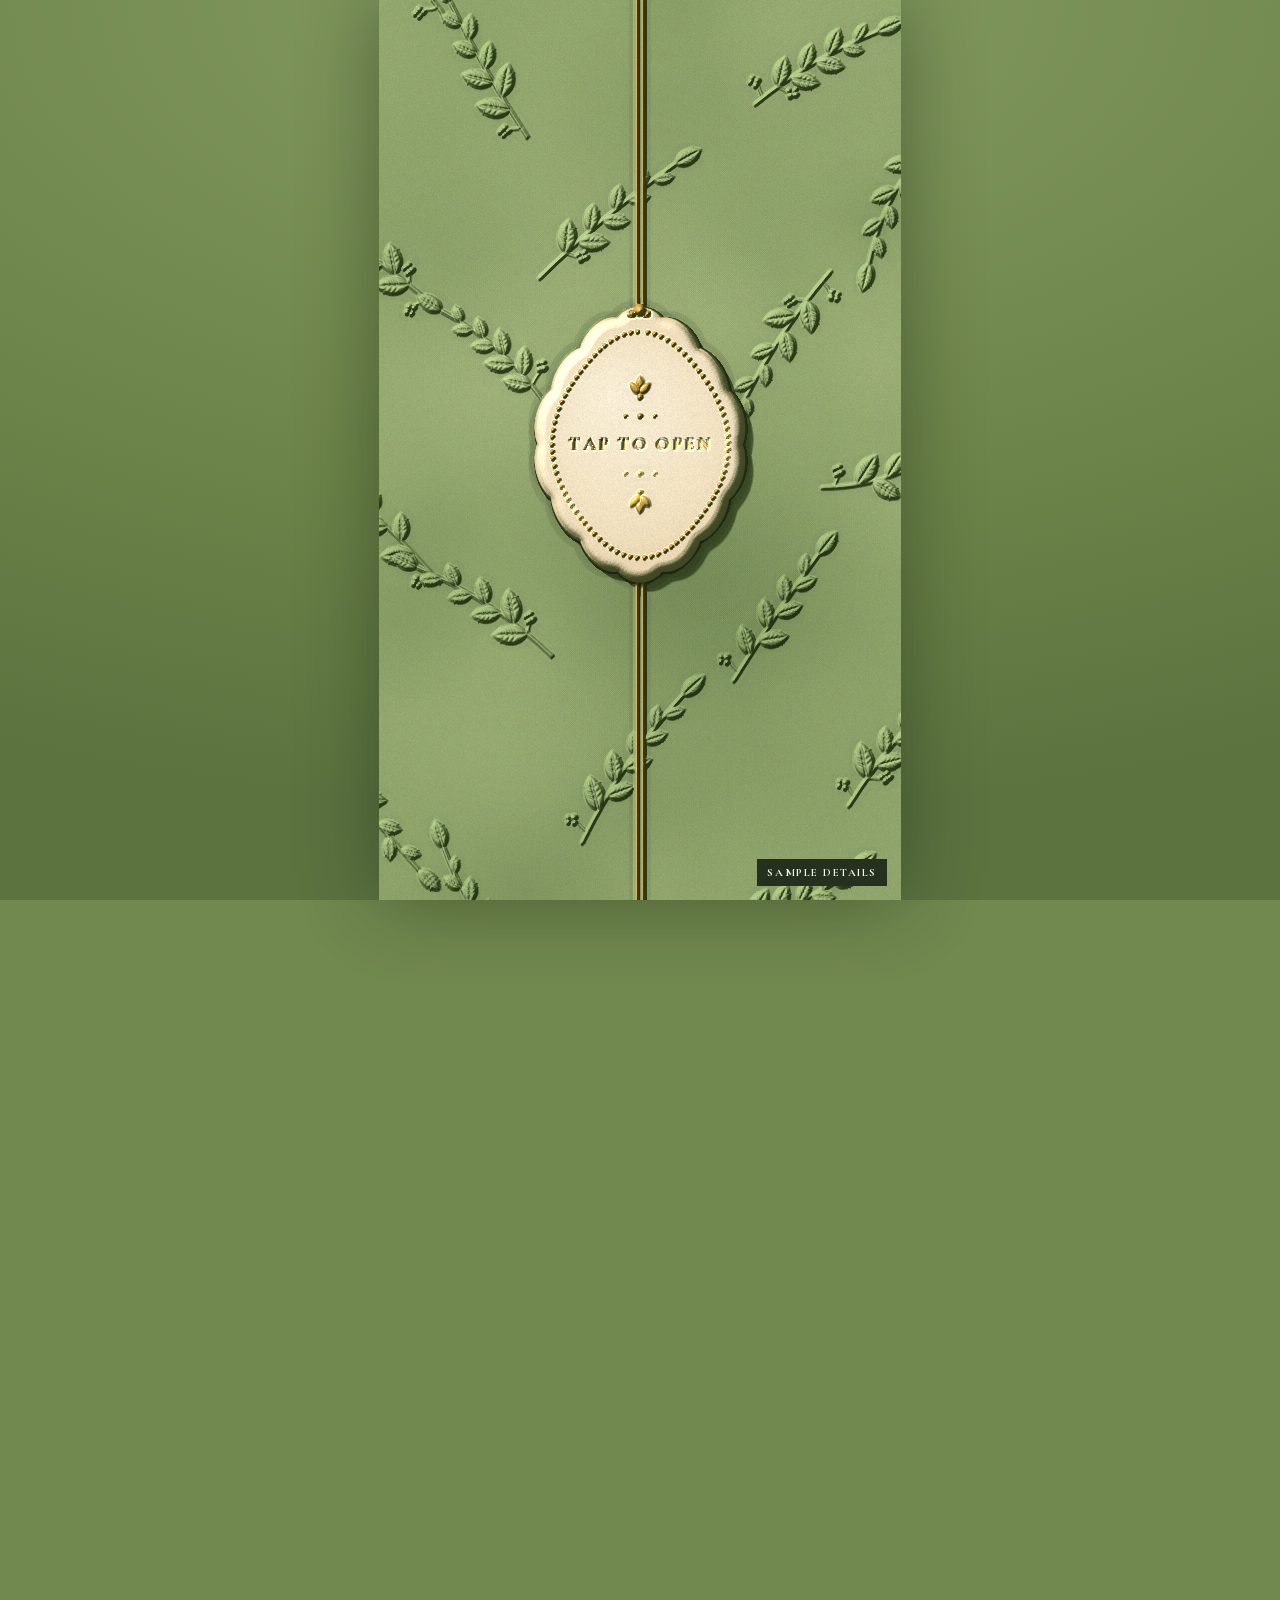
==== commit 6609344b: "Ganesha in place of the H & S seal Co-Authored-By: Claude Fable 5.2 <noreply@anthropic.com>" ====
--- a/index.html
+++ b/index.html
@@ -177,12 +177,41 @@
         <svg viewBox="-112 -134 224 268" aria-hidden="true">
           <path class="mono__card" id="monoCard" d=""/>
           <g class="mono__beads" id="monoBeads"></g>
-          <g class="mono__sprig" transform="translate(0 -84)"><path d="M0 0c-5-9-5-19 0-28 5 9 5 19 0 28Z"/><path d="M-2 0c-9-3-15-10-17-19 9 2 16 9 17 19Z"/><path d="M2 0c9-3 15-10 17-19-9 2-16 9-17 19Z"/></g>
-          <g class="mono__sprig" transform="translate(0 86) scale(1 -1)"><path d="M0 0c-5-9-5-19 0-28 5 9 5 19 0 28Z"/><path d="M-2 0c-9-3-15-10-17-19 9 2 16 9 17 19Z"/><path d="M2 0c9-3 15-10 17-19-9 2-16 9-17 19Z"/></g>
+          <g class="gan" id="ganesha" transform="translate(0 -6)">
+            <!-- halo of light behind the head -->
+            <circle class="gan__halo" cx="0" cy="-22" r="62"/>
+            <!-- ears -->
+            <path class="gan__ear" d="M-30 -40C-70 -66-98 -22-80 14-66 40-42 26-30 2Z"/>
+            <path class="gan__ear" d="M30 -40C70 -66 98 -22 80 14 66 40 42 26 30 2Z"/>
+            <path class="gan__earin" d="M-36 -30C-60 -44-78 -18-68 6-60 22-46 14-38 0Z"/>
+            <path class="gan__earin" d="M36 -30C60 -44 78 -18 68 6 60 22 46 14 38 0Z"/>
+            <!-- crown -->
+            <path class="gan__crown" d="M-27 -52C-24 -78-10 -92 0 -100 10 -92 24 -78 27 -52Z"/>
+            <circle class="gan__gem" cx="0" cy="-104" r="5"/>
+            <path class="gan__band" d="M-32 -56h64v10h-64Z"/>
+            <circle class="gan__dot" cx="-20" cy="-51" r="2.6"/><circle class="gan__dot" cx="0" cy="-51" r="3.2"/><circle class="gan__dot" cx="20" cy="-51" r="2.6"/>
+            <path class="gan__leaf" d="M0 -62C-7 -70-7 -80 0 -88 7 -80 7 -70 0 -62Z"/>
+            <!-- head -->
+            <path class="gan__head" d="M-32 -46C-44 -24-40 4-22 16L22 16C40 4 44 -24 32 -46Z"/>
+            <!-- tusks -->
+            <path class="gan__tusk" d="M-22 14C-38 22-40 38-30 48-30 36-24 28-12 24Z"/>
+            <path class="gan__tusk" d="M22 14C34 18 38 26 36 34 30 28 22 26 12 24Z"/>
+            <!-- trunk: one thick stroke that curls to the left hand, as on wedding cards -->
+            <path class="gan__trunk" d="M0 -4C0 30 18 38 13 54 8 68-14 66-14 52"/>
+            <path class="gan__fold" d="M-9 14h18M-7 27h19M1 40h17"/>
+            <!-- eyes and tilak -->
+            <path class="gan__eye" d="M-24 -22C-19 -29-11 -29-7 -22-12 -18-19 -18-24 -22Z"/>
+            <path class="gan__eye" d="M24 -22C19 -29 11 -29 7 -22 12 -18 19 -18 24 -22Z"/>
+            <path class="gan__tilak" d="M0 -40C-4 -34-4 -28 0 -25 4 -28 4 -34 0 -40Z"/>
+            <!-- lotus seat -->
+            <g class="gan__lotus" transform="translate(0 112) scale(.85)">
+              <path d="M0 0C-8 -10-8 -22 0 -32 8 -22 8 -10 0 0Z"/>
+              <path d="M-3 0C-16 -4-24 -14-26 -27-14 -24-5 -14-3 0Z"/><path d="M3 0C16 -4 24 -14 26 -27 14 -24 5 -14 3 0Z"/>
+              <path d="M-8 0C-24 2-36 -4-44 -15-30 -18-16 -12-8 0Z"/><path d="M8 0C24 2 36 -4 44 -15 30 -18 16 -12 8 0Z"/>
+            </g>
+          </g>
         </svg>
-        <span class="mono__txt" aria-hidden="true"><b id="monoA">H</b><i>&amp;</i><b id="monoB">S</b></span>
-        <span class="mono__date" id="monoDate" aria-hidden="true"></span>
-        <span class="vh" id="monoLabel">Hariharan and Swetha</span>
+        <span class="vh" id="monoLabel">Lord Ganesha</span>
       </button>
       <p class="foot__love rv" data-t="withLove">With love,</p>
       <p class="foot__names rv" id="footNames"></p>
--- a/styles.css
+++ b/styles.css
@@ -348,11 +348,19 @@
 .mono svg { width: 100%; height: 100%; overflow: visible; filter: drop-shadow(0 16px 16px rgba(var(--shadow), .34)); transform: rotateX(var(--rx)) rotateY(var(--ry)); transition: transform .5s var(--ease); animation: sway 7s ease-in-out infinite; }
 .mono__card { fill: var(--paper-hi); stroke: #e9d6ae; stroke-width: 5; stroke-linejoin: round; }
 .mono__beads circle { fill: var(--gold); animation: bead 3.4s ease-in-out infinite; transform-box: fill-box; transform-origin: center; }
-.mono__sprig { fill: var(--gold); }
-.mono__txt { position: relative; display: flex; align-items: baseline; gap: .12em; margin-top: -8%; font-family: var(--script); font-style: italic; font-weight: 700; font-size: calc(min(calc(var(--u) * 190), 230px) * .3); line-height: 1; animation: sway 7s ease-in-out infinite; }
-.mono__txt i { font-size: .5em; font-weight: 600; color: var(--gold-ink); transform: translateY(-.25em); }
-.mono__date { position: relative; align-self: end; margin-bottom: 27%; font-weight: 700; font-size: 12px; letter-spacing: .2em; color: var(--gold-ink); font-variant-numeric: lining-nums; animation: sway 7s ease-in-out infinite; }
-.mono.is-pop svg, .mono.is-pop .mono__txt { animation: monopop .8s var(--ease); }
+.gan__halo { fill: #f6e7bd; animation: halo 5s ease-in-out infinite; transform-box: fill-box; transform-origin: center; }
+.gan__ear, .gan__crown, .gan__head { fill: #c9a251; }
+.gan__earin, .gan__band { fill: #e3c780; }
+.gan__trunk { fill: none; stroke: #d2ad5c; stroke-width: 21; stroke-linecap: round; stroke-linejoin: round; }
+.gan__fold { fill: none; stroke: #b08a3c; stroke-width: 4; stroke-linecap: round; }
+.gan__tusk { fill: #fffaf0; stroke: #e3c780; stroke-width: 1.5; }
+.gan__eye { fill: #3a2c10; }
+.gan__gem, .gan__tilak { fill: var(--lotus); }
+.gan__dot, .gan__leaf { fill: #fbf2d6; }
+.gan__lotus path { fill: #e3a0ac; }
+.gan__lotus path:first-child { fill: var(--lotus); }
+@keyframes halo { 0%, 100% { opacity: .55; transform: scale(.94); } 50% { opacity: 1; transform: scale(1.04); } }
+.mono.is-pop svg { animation: monopop .8s var(--ease); }
 @keyframes sway { 0%, 100% { translate: 0 0; } 50% { translate: 0 -5px; } }
 @keyframes bead { 0%, 70%, 100% { fill: var(--gold); transform: scale(1); } 82% { fill: #fff3cf; transform: scale(1.55); } }
 @keyframes monopop { 0% { scale: 1; } 30% { scale: 1.1; rotate: -3deg; } 60% { scale: .97; rotate: 2deg; } 100% { scale: 1; rotate: 0deg; } }
@@ -395,5 +403,5 @@
   .name { -webkit-mask: none; mask: none; }
   .js .map .map__pin { opacity: 1; }
   .flame { animation: none; }
-  .mono svg, .mono__txt, .mono__date, .mono__beads circle { animation: none; }
-}
+  .mono svg, .mono__beads circle, .gan__halo { animation: none; }
+}
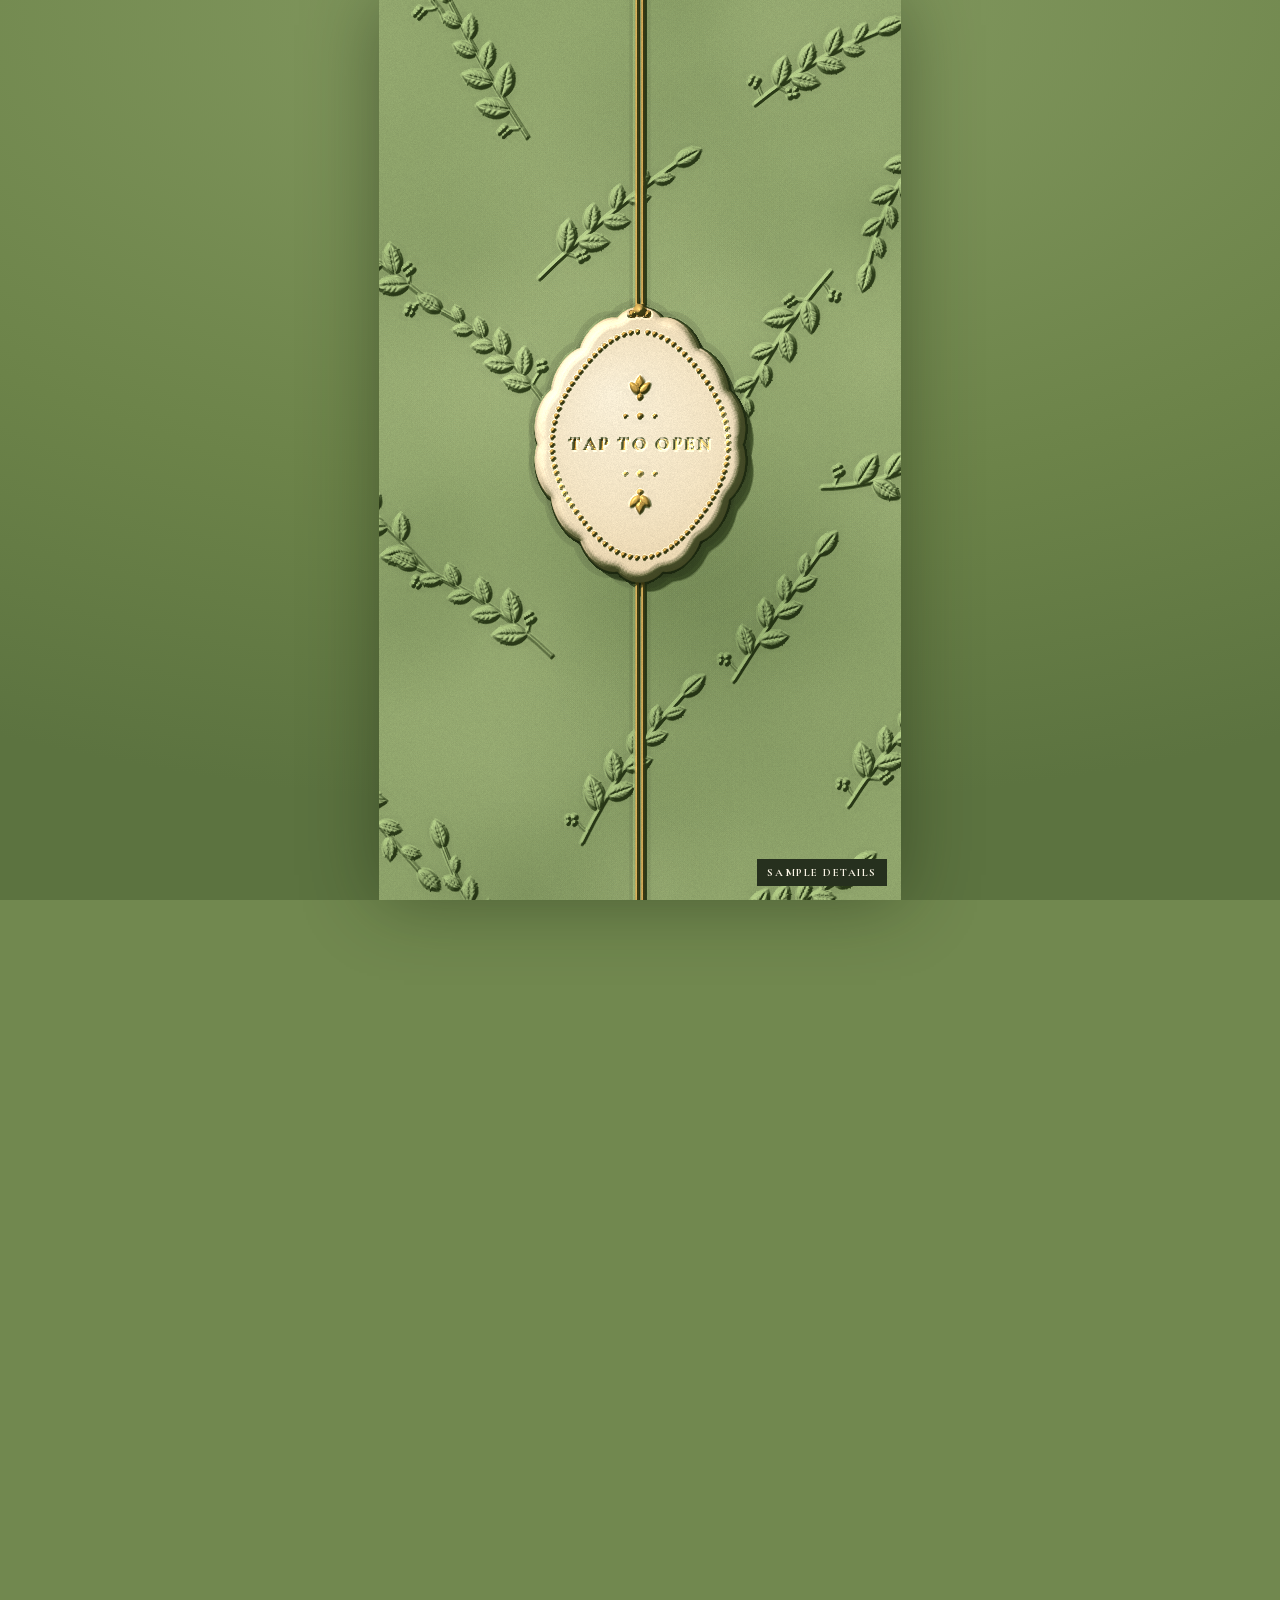
==== commit c54a1662: "Ganesha painting at the end, seamless valance, no double-tap zoom, RSVP heading Co-Authored-By: Clau" ====
--- a/index.html
+++ b/index.html
@@ -143,7 +143,6 @@
       <svg class="sec__icon rv" width="30" height="30" aria-hidden="true"><use href="#i-mail"/></svg>
       <h2 class="sec__title rv" id="rsvpTitle" data-t="rsvpTitle">Will you be there?</h2>
       <div class="dots rv" aria-hidden="true"><i></i><i></i><i></i></div>
-      <p class="prose rv" id="rsvpBy"></p>
       <form class="rsvp rv" id="rsvpForm" novalidate>
         <label class="field">
           <span class="field__label" data-t="fName">Your name</span>
@@ -174,43 +173,7 @@
 
     <footer class="foot">
       <button class="mono rv" id="mono" type="button">
-        <svg viewBox="-112 -134 224 268" aria-hidden="true">
-          <path class="mono__card" id="monoCard" d=""/>
-          <g class="mono__beads" id="monoBeads"></g>
-          <g class="gan" id="ganesha" transform="translate(0 -6)">
-            <!-- halo of light behind the head -->
-            <circle class="gan__halo" cx="0" cy="-22" r="62"/>
-            <!-- ears -->
-            <path class="gan__ear" d="M-30 -40C-70 -66-98 -22-80 14-66 40-42 26-30 2Z"/>
-            <path class="gan__ear" d="M30 -40C70 -66 98 -22 80 14 66 40 42 26 30 2Z"/>
-            <path class="gan__earin" d="M-36 -30C-60 -44-78 -18-68 6-60 22-46 14-38 0Z"/>
-            <path class="gan__earin" d="M36 -30C60 -44 78 -18 68 6 60 22 46 14 38 0Z"/>
-            <!-- crown -->
-            <path class="gan__crown" d="M-27 -52C-24 -78-10 -92 0 -100 10 -92 24 -78 27 -52Z"/>
-            <circle class="gan__gem" cx="0" cy="-104" r="5"/>
-            <path class="gan__band" d="M-32 -56h64v10h-64Z"/>
-            <circle class="gan__dot" cx="-20" cy="-51" r="2.6"/><circle class="gan__dot" cx="0" cy="-51" r="3.2"/><circle class="gan__dot" cx="20" cy="-51" r="2.6"/>
-            <path class="gan__leaf" d="M0 -62C-7 -70-7 -80 0 -88 7 -80 7 -70 0 -62Z"/>
-            <!-- head -->
-            <path class="gan__head" d="M-32 -46C-44 -24-40 4-22 16L22 16C40 4 44 -24 32 -46Z"/>
-            <!-- tusks -->
-            <path class="gan__tusk" d="M-22 14C-38 22-40 38-30 48-30 36-24 28-12 24Z"/>
-            <path class="gan__tusk" d="M22 14C34 18 38 26 36 34 30 28 22 26 12 24Z"/>
-            <!-- trunk: one thick stroke that curls to the left hand, as on wedding cards -->
-            <path class="gan__trunk" d="M0 -4C0 30 18 38 13 54 8 68-14 66-14 52"/>
-            <path class="gan__fold" d="M-9 14h18M-7 27h19M1 40h17"/>
-            <!-- eyes and tilak -->
-            <path class="gan__eye" d="M-24 -22C-19 -29-11 -29-7 -22-12 -18-19 -18-24 -22Z"/>
-            <path class="gan__eye" d="M24 -22C19 -29 11 -29 7 -22 12 -18 19 -18 24 -22Z"/>
-            <path class="gan__tilak" d="M0 -40C-4 -34-4 -28 0 -25 4 -28 4 -34 0 -40Z"/>
-            <!-- lotus seat -->
-            <g class="gan__lotus" transform="translate(0 112) scale(.85)">
-              <path d="M0 0C-8 -10-8 -22 0 -32 8 -22 8 -10 0 0Z"/>
-              <path d="M-3 0C-16 -4-24 -14-26 -27-14 -24-5 -14-3 0Z"/><path d="M3 0C16 -4 24 -14 26 -27 14 -24 5 -14 3 0Z"/>
-              <path d="M-8 0C-24 2-36 -4-44 -15-30 -18-16 -12-8 0Z"/><path d="M8 0C24 2 36 -4 44 -15 30 -18 16 -12 8 0Z"/>
-            </g>
-          </g>
-        </svg>
+        <img src="ganesha.jpg" width="640" height="640" alt="" decoding="async">
         <span class="vh" id="monoLabel">Lord Ganesha</span>
       </button>
       <p class="foot__love rv" data-t="withLove">With love,</p>
--- a/styles.css
+++ b/styles.css
@@ -47,6 +47,7 @@
 html.is-locked .sheet { visibility: hidden; }
 p { margin: 0; }
 button { font: inherit; color: inherit; }
+button, a, input, label, .hero { touch-action: manipulation; }
 :focus-visible { outline: 3px solid var(--sage-dark); outline-offset: 3px; }
 
 .vh { position: absolute !important; width: 1px; height: 1px; margin: -1px; padding: 0; overflow: hidden; clip: rect(0 0 0 0); clip-path: inset(50%); white-space: nowrap; border: 0; }
@@ -295,7 +296,7 @@
 .trio__title { margin: 4px 0 8px; font-weight: 700; font-size: 14px; line-height: 1.3; letter-spacing: .22em; text-transform: uppercase; color: var(--gold-ink); }
 
 /* blessings */
-.plate { display: block; width: min(calc(var(--u) * 224), 280px); margin: 24px auto 0; padding: 0; border: 0; background: none; cursor: pointer; -webkit-tap-highlight-color: transparent; transition: transform .25s var(--ease); }
+.plate { touch-action: manipulation; -webkit-user-select: none; user-select: none; display: block; width: min(calc(var(--u) * 224), 280px); margin: 24px auto 0; padding: 0; border: 0; background: none; cursor: pointer; -webkit-tap-highlight-color: transparent; transition: transform .25s var(--ease); }
 .plate:active { transform: translateY(4px) scale(.96); }
 .plate svg { display: block; width: 100%; height: auto; overflow: visible; filter: drop-shadow(0 8px 6px rgba(var(--shadow), .25)); }
 .p-shadow { fill: rgba(var(--shadow), .2); } .p-rim { fill: #bd9645; } .p-dish { fill: #e6cc88; } .p-leaves { fill: #7d9765; }
@@ -340,29 +341,16 @@
 .foot { padding: clamp(30px, calc(var(--u) * 36), 60px) 24px calc(104px + env(safe-area-inset-bottom)); text-align: center; }
 .mono {
   --rx: 0deg; --ry: 0deg;
-  position: relative; display: grid; place-items: center; width: min(calc(var(--u) * 190), 230px); aspect-ratio: 224 / 268;
-  margin: 0 auto 26px; padding: 0; border: 0; background: none; cursor: pointer; color: var(--ink);
-  -webkit-tap-highlight-color: transparent; perspective: 700px;
-}
-.mono > * { grid-area: 1 / 1; }
-.mono svg { width: 100%; height: 100%; overflow: visible; filter: drop-shadow(0 16px 16px rgba(var(--shadow), .34)); transform: rotateX(var(--rx)) rotateY(var(--ry)); transition: transform .5s var(--ease); animation: sway 7s ease-in-out infinite; }
-.mono__card { fill: var(--paper-hi); stroke: #e9d6ae; stroke-width: 5; stroke-linejoin: round; }
-.mono__beads circle { fill: var(--gold); animation: bead 3.4s ease-in-out infinite; transform-box: fill-box; transform-origin: center; }
-.gan__halo { fill: #f6e7bd; animation: halo 5s ease-in-out infinite; transform-box: fill-box; transform-origin: center; }
-.gan__ear, .gan__crown, .gan__head { fill: #c9a251; }
-.gan__earin, .gan__band { fill: #e3c780; }
-.gan__trunk { fill: none; stroke: #d2ad5c; stroke-width: 21; stroke-linecap: round; stroke-linejoin: round; }
-.gan__fold { fill: none; stroke: #b08a3c; stroke-width: 4; stroke-linecap: round; }
-.gan__tusk { fill: #fffaf0; stroke: #e3c780; stroke-width: 1.5; }
-.gan__eye { fill: #3a2c10; }
-.gan__gem, .gan__tilak { fill: var(--lotus); }
-.gan__dot, .gan__leaf { fill: #fbf2d6; }
-.gan__lotus path { fill: #e3a0ac; }
-.gan__lotus path:first-child { fill: var(--lotus); }
-@keyframes halo { 0%, 100% { opacity: .55; transform: scale(.94); } 50% { opacity: 1; transform: scale(1.04); } }
-.mono.is-pop svg { animation: monopop .8s var(--ease); }
+  display: block; width: min(calc(var(--u) * 250), 300px); margin: 0 auto 14px; padding: 0; border: 0; background: none; cursor: pointer;
+  -webkit-tap-highlight-color: transparent; perspective: 700px; touch-action: manipulation;
+}
+.mono img {
+  display: block; width: 100%; height: auto; mix-blend-mode: multiply;      /* the white paper of the painting becomes the page */
+  -webkit-mask-image: radial-gradient(closest-side, #000 62%, transparent 100%); mask-image: radial-gradient(closest-side, #000 62%, transparent 100%);
+  transform: rotateX(var(--rx)) rotateY(var(--ry)); transition: transform .5s var(--ease); animation: sway 7s ease-in-out infinite;
+}
+.mono.is-pop img { animation: monopop .8s var(--ease); }
 @keyframes sway { 0%, 100% { translate: 0 0; } 50% { translate: 0 -5px; } }
-@keyframes bead { 0%, 70%, 100% { fill: var(--gold); transform: scale(1); } 82% { fill: #fff3cf; transform: scale(1.55); } }
 @keyframes monopop { 0% { scale: 1; } 30% { scale: 1.1; rotate: -3deg; } 60% { scale: .97; rotate: 2deg; } 100% { scale: 1; rotate: 0deg; } }
 .foot__love { font-style: italic; font-weight: 600; font-size: 20px; }
 .foot__names { margin: 4px 0 8px; font-family: var(--script); font-size: clamp(36px, calc(var(--u) * 40), 52px); line-height: 1.15; }
@@ -403,5 +391,5 @@
   .name { -webkit-mask: none; mask: none; }
   .js .map .map__pin { opacity: 1; }
   .flame { animation: none; }
-  .mono svg, .mono__beads circle, .gan__halo { animation: none; }
-}
+  .mono img { animation: none; }
+}
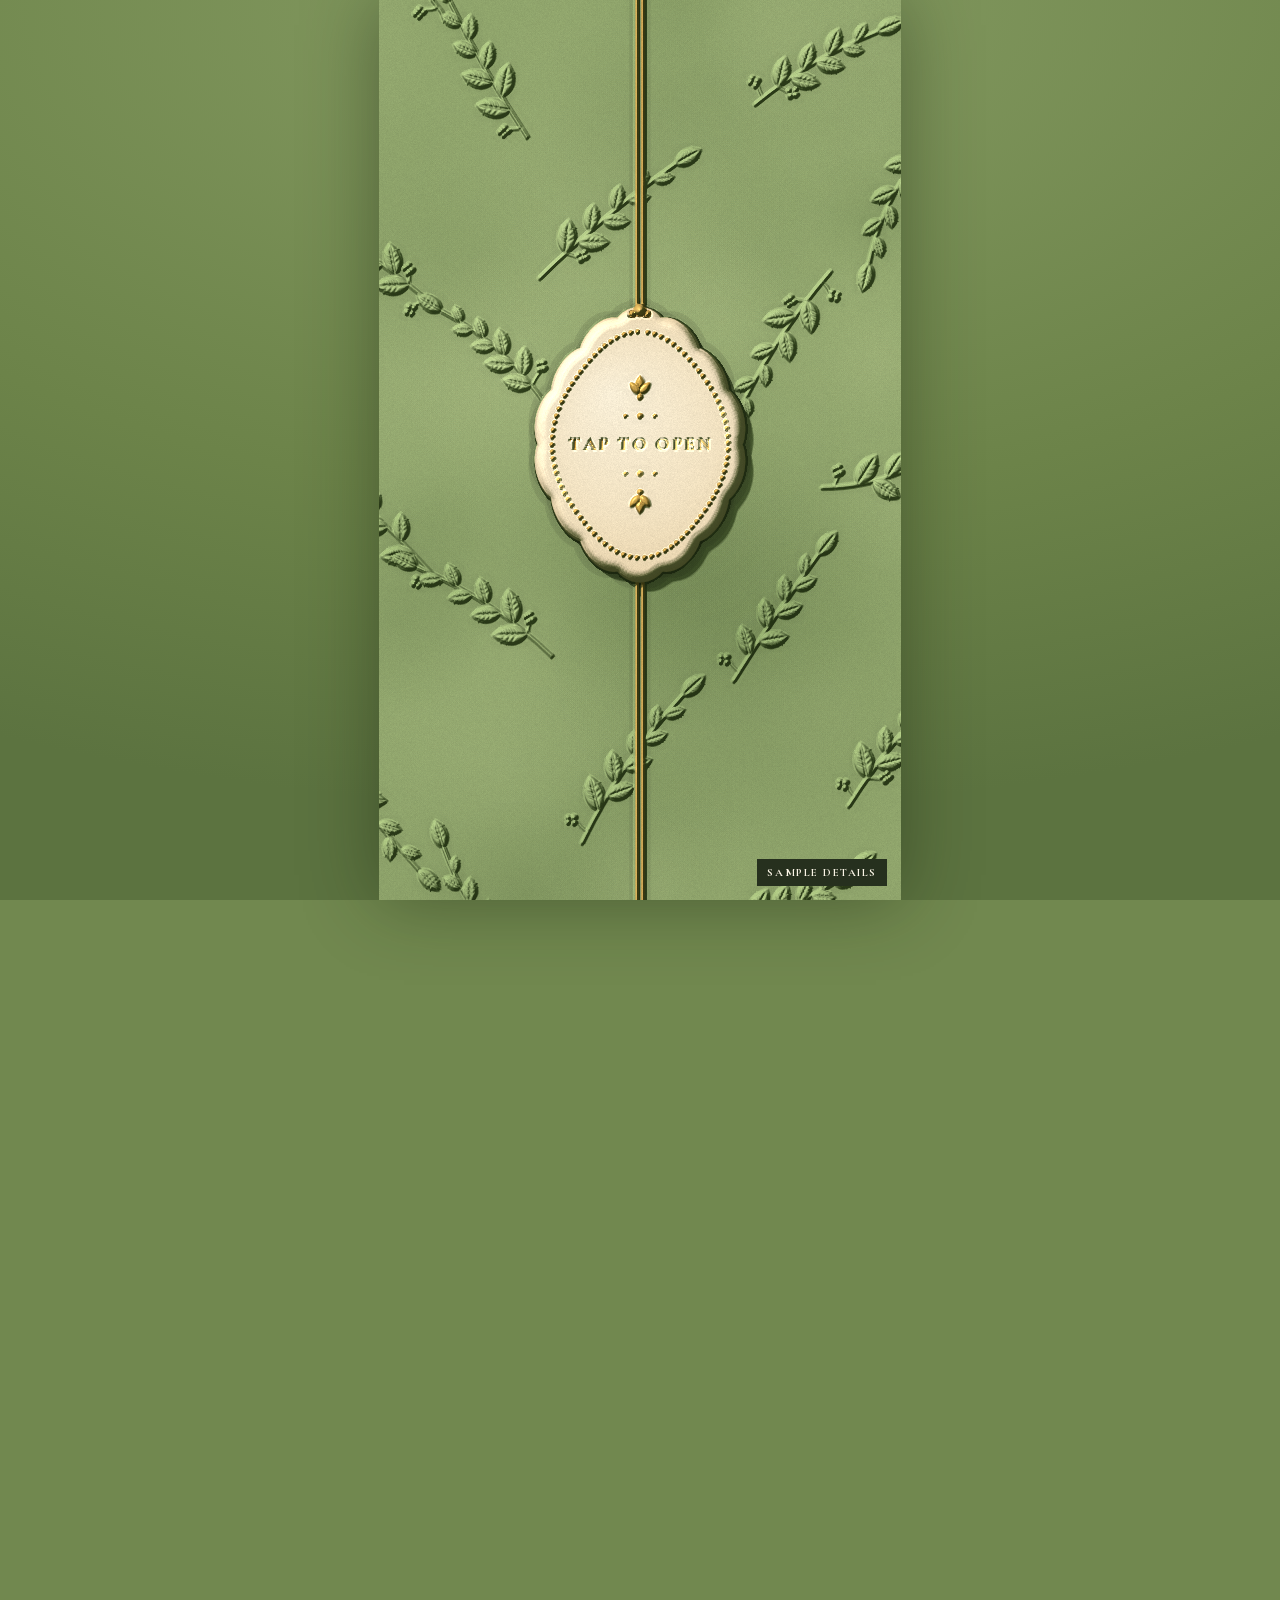
==== commit 8998c0cb: "Own music track with credit Co-Authored-By: Claude Fable 5.2 <noreply@anthropic.com>" ====
--- a/index.html
+++ b/index.html
@@ -181,6 +181,7 @@
       <p class="foot__tag rv" id="footTag"></p>
       <button class="btn btn--ghost rv" id="shareBtn" type="button"><span data-t="share">Share this invitation</span></button>
       <p class="foot__copied" id="copied" role="status" aria-live="polite"></p>
+      <p class="foot__credit" id="credit" hidden><span data-t="musicBy">Music</span>: <a id="creditLink" target="_blank" rel="noopener"></a><span id="creditBy"></span></p>
     </footer>
   </div>
 </main>
--- a/styles.css
+++ b/styles.css
@@ -355,6 +355,8 @@
 .foot__love { font-style: italic; font-weight: 600; font-size: 20px; }
 .foot__names { margin: 4px 0 8px; font-family: var(--script); font-size: clamp(36px, calc(var(--u) * 40), 52px); line-height: 1.15; }
 .foot__tag { margin-bottom: 28px; font-weight: 700; font-size: 14px; letter-spacing: .14em; color: var(--gold-ink); overflow-wrap: anywhere; }
+.foot__credit { margin-top: 26px; font-size: 15px; font-weight: 600; color: var(--ink-soft); overflow-wrap: anywhere; }
+.foot__credit a { display: inline-block; padding-block: 10px; color: var(--sage-dark); font-weight: 700; text-decoration: underline; text-decoration-thickness: 2px; text-underline-offset: 4px; text-decoration-color: var(--gold); }
 .foot__copied { min-height: 1.5em; margin-top: 12px; font-style: italic; font-weight: 600; }
 
 /* petals, confetti, gold dust */
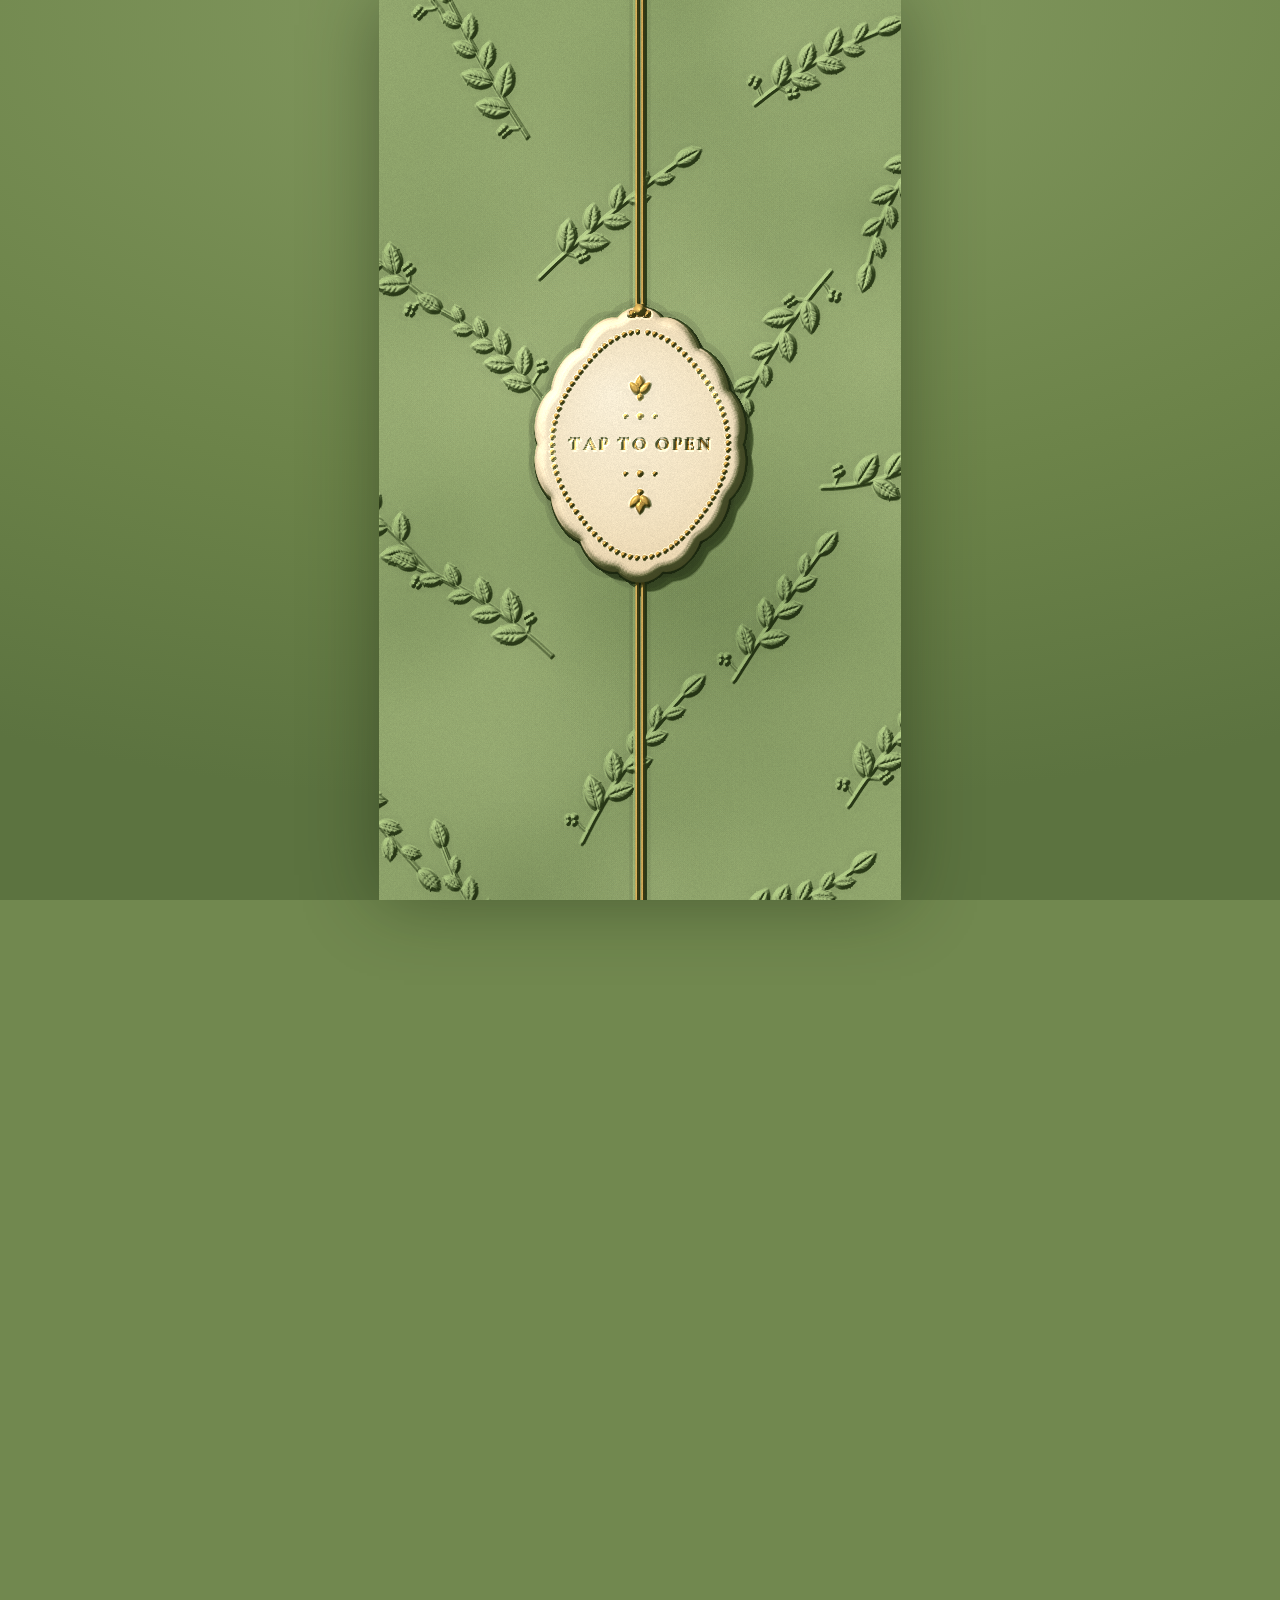
==== commit 9396caa2: "Loading screen: lotus, names, opening your invitation Co-Authored-By: Claude Fable 5.2 <noreply@anth" ====
--- a/index.html
+++ b/index.html
@@ -46,7 +46,25 @@
 
   <section class="hero is-closed" id="hero" aria-labelledby="pageTitle">
     <canvas class="hero__gl" id="gl" aria-hidden="true"></canvas>
-    <div class="hero__poster" aria-hidden="true"><span class="hero__poster-seal"></span></div>
+    <div class="hero__poster" id="loader" role="status">
+      <div class="loader">
+        <svg class="loader__lotus" viewBox="-50 -44 100 60" aria-hidden="true">
+          <path d="M0 10C-9 -4-9 -22 0 -38 9 -22 9 -4 0 10Z"/>
+          <path d="M-4 10C-20 4-30 -10-32 -28-16 -24-6 -10-4 10Z"/><path d="M4 10C20 4 30 -10 32 -28 16 -24 6 -10 4 10Z"/>
+          <path d="M-10 11C-28 12-42 4-48 -10-32 -14-18 -6-10 11Z"/><path d="M10 11C28 12 42 4 48 -10 32 -14 18 -6 10 11Z"/>
+        </svg>
+        <p class="loader__names" id="loaderNames">Hariharan &amp; Swetha</p>
+        <p class="loader__line" id="loaderLine">Opening your invitation</p>
+        <div class="loader__dots" aria-hidden="true"><i></i><i></i><i></i></div>
+      </div>
+    </div>
+    <script>
+      // the right words before anything else loads
+      if (/[?&]lang=ta/.test(location.search)) {
+        document.getElementById('loaderNames').textContent = 'ஹரிஹரன் & ஸ்வேதா';
+        document.getElementById('loaderLine').textContent = 'அழைப்பிதழ் திறக்கிறது';
+      }
+    </script>
     <div class="hero__flames" id="flames" aria-hidden="true"></div>
 
     <div class="hero__text" id="heroText">
--- a/styles.css
+++ b/styles.css
@@ -92,17 +92,25 @@
 .hero__poster {
   position: absolute; inset: 0; z-index: 0; display: grid; place-items: center;
   background:
-    linear-gradient(90deg, transparent calc(50% - 2px), #c7a253 calc(50% - 2px) calc(50% + 2px), transparent calc(50% + 2px)),
     radial-gradient(90% 70% at 30% 20%, #9db278 0%, #86a063 55%, #74904f 100%);
   transition: opacity .8s ease, visibility 0s linear .8s;
 }
-.hero__poster-seal {
-  width: calc(var(--u) * 150); height: calc(var(--u) * 190); border-radius: 50%; display: grid; place-items: center; text-align: center;
-  background: radial-gradient(circle at 35% 30%, #f9f0d9, #ead6ae); color: #8e6a26;
-  font-weight: 600; font-size: calc(var(--u) * 13.5); letter-spacing: .14em;
-  box-shadow: 0 calc(var(--u) * 8) calc(var(--u) * 14) rgba(30, 44, 20, .5), inset 0 0 0 calc(var(--u) * 5) #f3e4c0, inset 0 0 0 calc(var(--u) * 6.5) #c9a251;
-}
-.hero__poster-seal::after { content: attr(data-label); }
+.loader { display: grid; justify-items: center; gap: calc(var(--u) * 10); padding: 0 24px; text-align: center; color: #fbf5e6; }
+.loader__lotus { width: calc(var(--u) * 74); height: auto; overflow: visible; }
+.loader__lotus path { fill: #e9d49c; transform-origin: 0 10px; animation: bloom 2.4s var(--ease) infinite; }
+.loader__lotus path:nth-child(1) { fill: #fbf0cf; }
+.loader__lotus path:nth-child(2), .loader__lotus path:nth-child(3) { animation-delay: .12s; }
+.loader__lotus path:nth-child(4), .loader__lotus path:nth-child(5) { animation-delay: .24s; fill: #d9bf7c; }
+@keyframes bloom { 0% { transform: scale(.55); opacity: 0; } 35%, 75% { transform: scale(1); opacity: 1; } 100% { transform: scale(1.04); opacity: 0; } }
+.loader__names { font-family: var(--serif); font-style: italic; font-weight: 700; font-size: calc(var(--u) * 30); line-height: 1.2; text-shadow: 0 2px 10px rgba(30, 44, 20, .45); }
+.loader__line { font-weight: 700; font-size: calc(var(--u) * 13); letter-spacing: .2em; text-transform: uppercase; text-shadow: 0 1px 6px rgba(30, 44, 20, .5); }
+html[lang="ta"] .loader__names { font-style: normal; font-size: calc(var(--u) * 24); }
+html[lang="ta"] .loader__line { letter-spacing: .02em; font-size: calc(var(--u) * 15); }
+.loader__dots { display: flex; gap: 10px; margin-top: calc(var(--u) * 4); }
+.loader__dots i { width: 8px; height: 8px; border-radius: 50%; background: #e9d49c; animation: dotpulse 1.2s ease-in-out infinite; }
+.loader__dots i:nth-child(2) { animation-delay: .18s; } .loader__dots i:nth-child(3) { animation-delay: .36s; }
+@keyframes dotpulse { 0%, 100% { opacity: .3; transform: scale(.8); } 45% { opacity: 1; transform: scale(1.25); } }
+.hero.no-gl .loader__dots, .hero.no-gl .loader__lotus path { animation: none; opacity: 1; }
 .hero.is-live .hero__poster, .hero:not(.is-closed) .hero__poster { opacity: 0; visibility: hidden; }
 
 .hero__flames { position: absolute; inset: 0; z-index: 2; pointer-events: none; opacity: 0; transition: opacity 1.4s ease; }
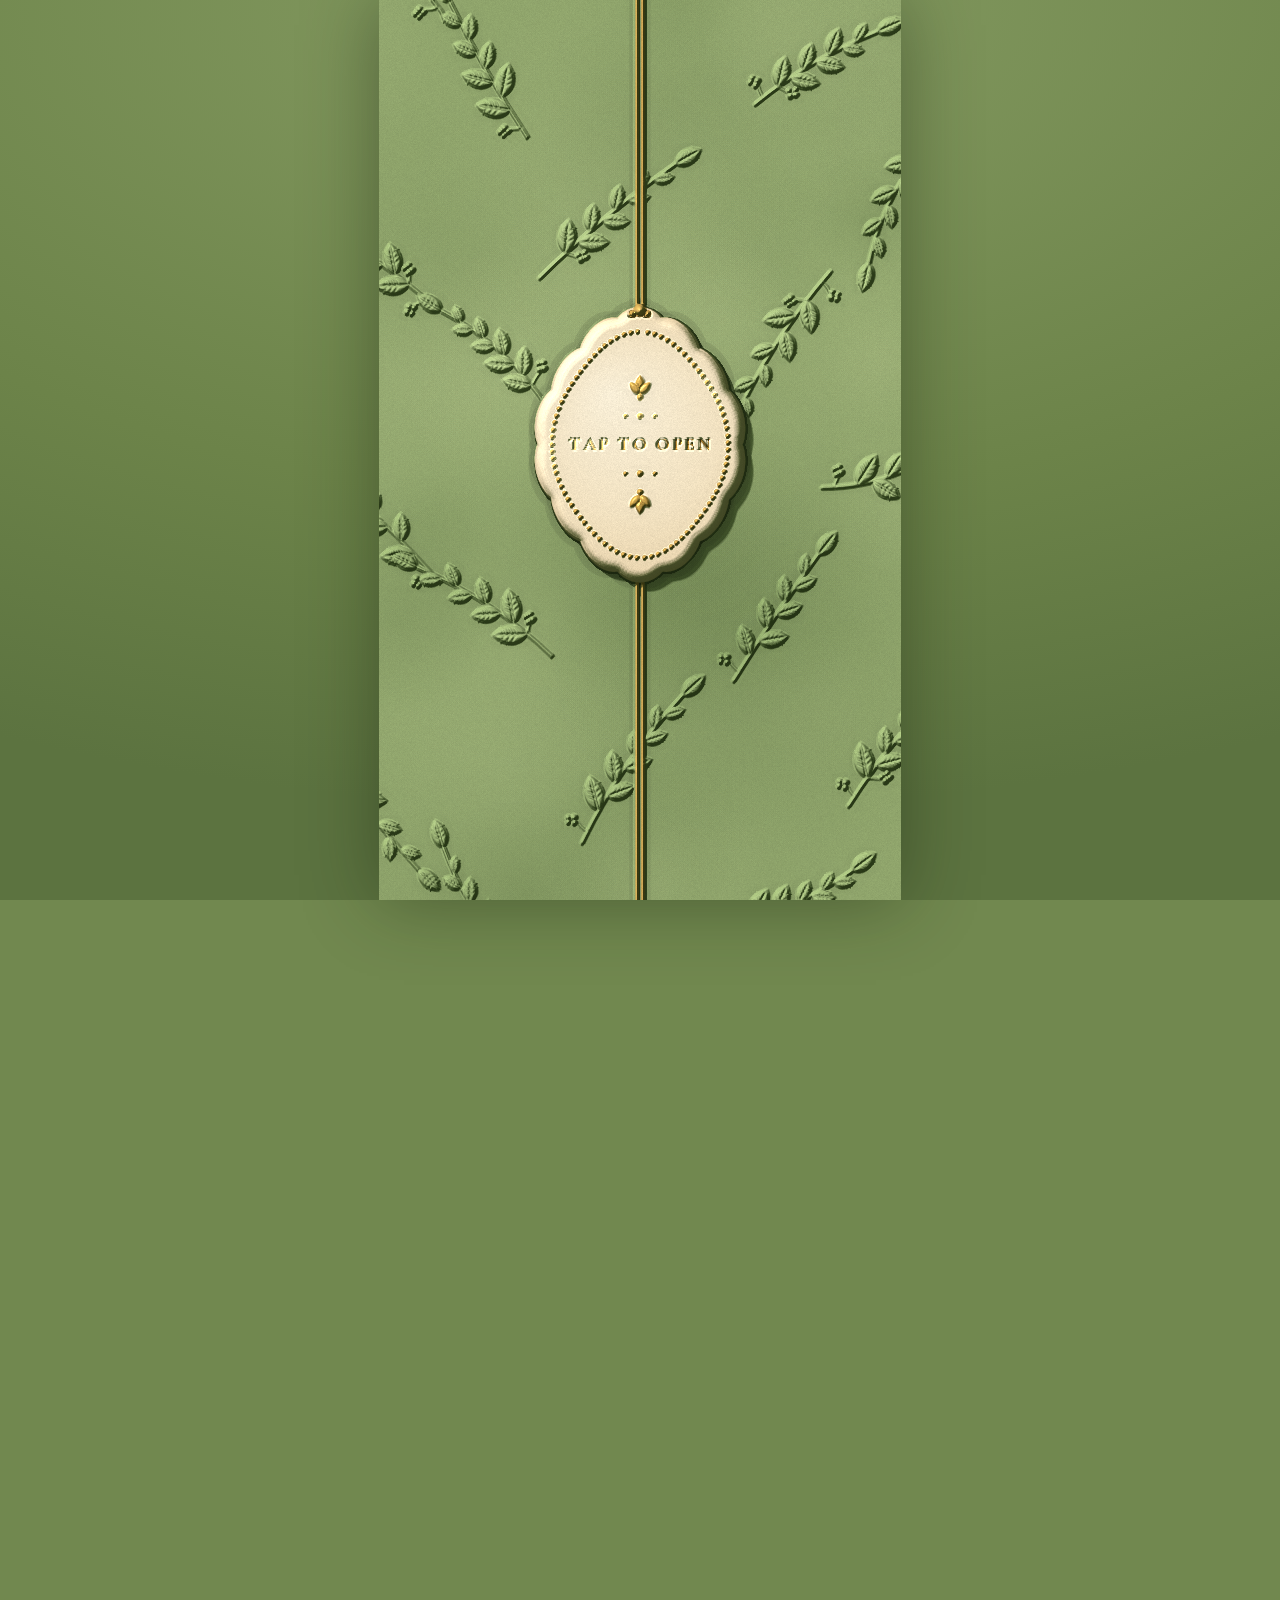
==== commit 315c2938: "Wording, self-showering flower plate, expecting-you message, heart favicon Co-Authored-By: Claude Fa" ====
--- a/index.html
+++ b/index.html
@@ -7,6 +7,7 @@
 <meta name="description" content="You are invited to the wedding of Hariharan and Swetha. Tap the seal to open your invitation.">
 <meta name="robots" content="noindex">
 <meta name="theme-color" content="#8fa46b">
+<link rel="icon" type="image/svg+xml" href="favicon.svg">
 <link rel="preload" href="fonts/cormorant-garamond.woff2" as="font" type="font/woff2" crossorigin>
 <link rel="preload" href="fonts/cormorant-garamond-italic.woff2" as="font" type="font/woff2" crossorigin>
 <link rel="stylesheet" href="styles.css">
@@ -135,11 +136,7 @@
 
 
 
-    <section class="sec sec--bless" id="bless" aria-labelledby="blessTitle">
-      <svg class="sec__icon rv" width="30" height="30" aria-hidden="true"><use href="#i-flower"/></svg>
-      <h2 class="sec__title rv" id="blessTitle" data-t="blessTitle">Shower your blessings</h2>
-      <div class="dots rv" aria-hidden="true"><i></i><i></i><i></i></div>
-      <p class="prose rv" data-t="blessText">Tap the plate of flowers. Every tap sends petals our way.</p>
+    <section class="sec sec--bless" id="bless" aria-label="Flowers">
       <button class="plate rv" id="plate" type="button">
         <svg viewBox="0 0 220 130" aria-hidden="true">
           <ellipse class="p-shadow" cx="110" cy="112" rx="92" ry="12"/>
@@ -154,7 +151,6 @@
         </svg>
         <span class="vh" data-t="blessBtn">Shower petals</span>
       </button>
-      <p class="bless__count rv" id="blessCount" aria-live="polite"></p>
     </section>
 
     <section class="sec sec--rsvp" id="rsvp" aria-labelledby="rsvpTitle">
@@ -180,11 +176,9 @@
         </div>
         <p class="rsvp__error" id="rsvpError" role="alert" hidden data-t="fNeedName">Please tell us your name.</p>
         <button class="btn btn--wide" type="submit"><span data-t="fSend">Let Hari and Swetha know</span></button>
-        <p class="rsvp__hint" data-t="fHint">This opens WhatsApp with your reply written out. Press send there and it reaches us.</p>
       </form>
       <div class="rsvp__done" id="rsvpDone" hidden tabindex="-1">
         <p class="after__line" data-t="thanks">Thank you</p>
-        <p class="prose" id="rsvpDoneText"></p>
         <button class="textbtn" id="rsvpAgain" type="button" data-t="again">Change my reply</button>
       </div>
     </section>
--- a/styles.css
+++ b/styles.css
@@ -180,7 +180,7 @@
   background: linear-gradient(var(--paper-lo), var(--paper) 150px) var(--paper);
   box-shadow: 0 30px 70px rgba(26, 38, 16, .45);
 }
-.sheet::after { content: ""; position: absolute; inset: 0; pointer-events: none; background-image: var(--paper-tile, none); background-size: 220px 220px; opacity: .55; mix-blend-mode: multiply; }
+.sheet::after { content: ""; position: absolute; inset: 0; pointer-events: none; background-image: var(--paper-tile, none); background-size: 220px 220px; opacity: .5; }
 .sheet > * { position: relative; z-index: 1; }
 .sheet::before {
   content: ""; position: absolute; left: 0; right: 0; top: -5px; height: 10px; z-index: 2;
@@ -221,7 +221,7 @@
 /* welcome */
 .sec--welcome { padding-top: clamp(64px, calc(var(--u) * 84), 120px); padding-bottom: clamp(20px, calc(var(--u) * 26), 40px); }
 .sec--welcome .sec__icon { fill: var(--lotus); margin-bottom: 18px; }
-.welcome__text { max-width: 27ch; margin-inline: auto; font-size: clamp(21px, calc(var(--u) * 22.5), 27px); line-height: 1.5; font-style: italic; text-wrap: pretty; }
+.welcome__text { white-space: pre-line; max-width: 27ch; margin-inline: auto; font-size: clamp(21px, calc(var(--u) * 22.5), 27px); line-height: 1.5; font-style: italic; text-wrap: pretty; }
 .sec--welcome .dots { margin-bottom: 0; margin-top: 26px; }
 
 /* scratch to reveal */
@@ -304,6 +304,7 @@
 .trio__title { margin: 4px 0 8px; font-weight: 700; font-size: 14px; line-height: 1.3; letter-spacing: .22em; text-transform: uppercase; color: var(--gold-ink); }
 
 /* blessings */
+.sec--bless { padding-block: clamp(20px, calc(var(--u) * 26), 40px); }
 .plate { touch-action: manipulation; -webkit-user-select: none; user-select: none; display: block; width: min(calc(var(--u) * 224), 280px); margin: 24px auto 0; padding: 0; border: 0; background: none; cursor: pointer; -webkit-tap-highlight-color: transparent; transition: transform .25s var(--ease); }
 .plate:active { transform: translateY(4px) scale(.96); }
 .plate svg { display: block; width: 100%; height: auto; overflow: visible; filter: drop-shadow(0 8px 6px rgba(var(--shadow), .25)); }
@@ -343,6 +344,7 @@
 .stepper output { text-align: center; font-weight: 700; font-size: 25px; line-height: 1; font-variant-numeric: lining-nums tabular-nums; }
 .rsvp__error { font-weight: 700; color: #8c2f2f; }
 .rsvp__hint { font-size: 16px; line-height: 1.45; text-align: center; color: var(--ink-soft); font-weight: 600; }
+.rsvp__done .after__line { margin-bottom: 6px; }
 .rsvp__done { max-width: 380px; margin: 24px auto 0; outline: none; animation: rise2 1s var(--ease) both; }
 
 /* footer */
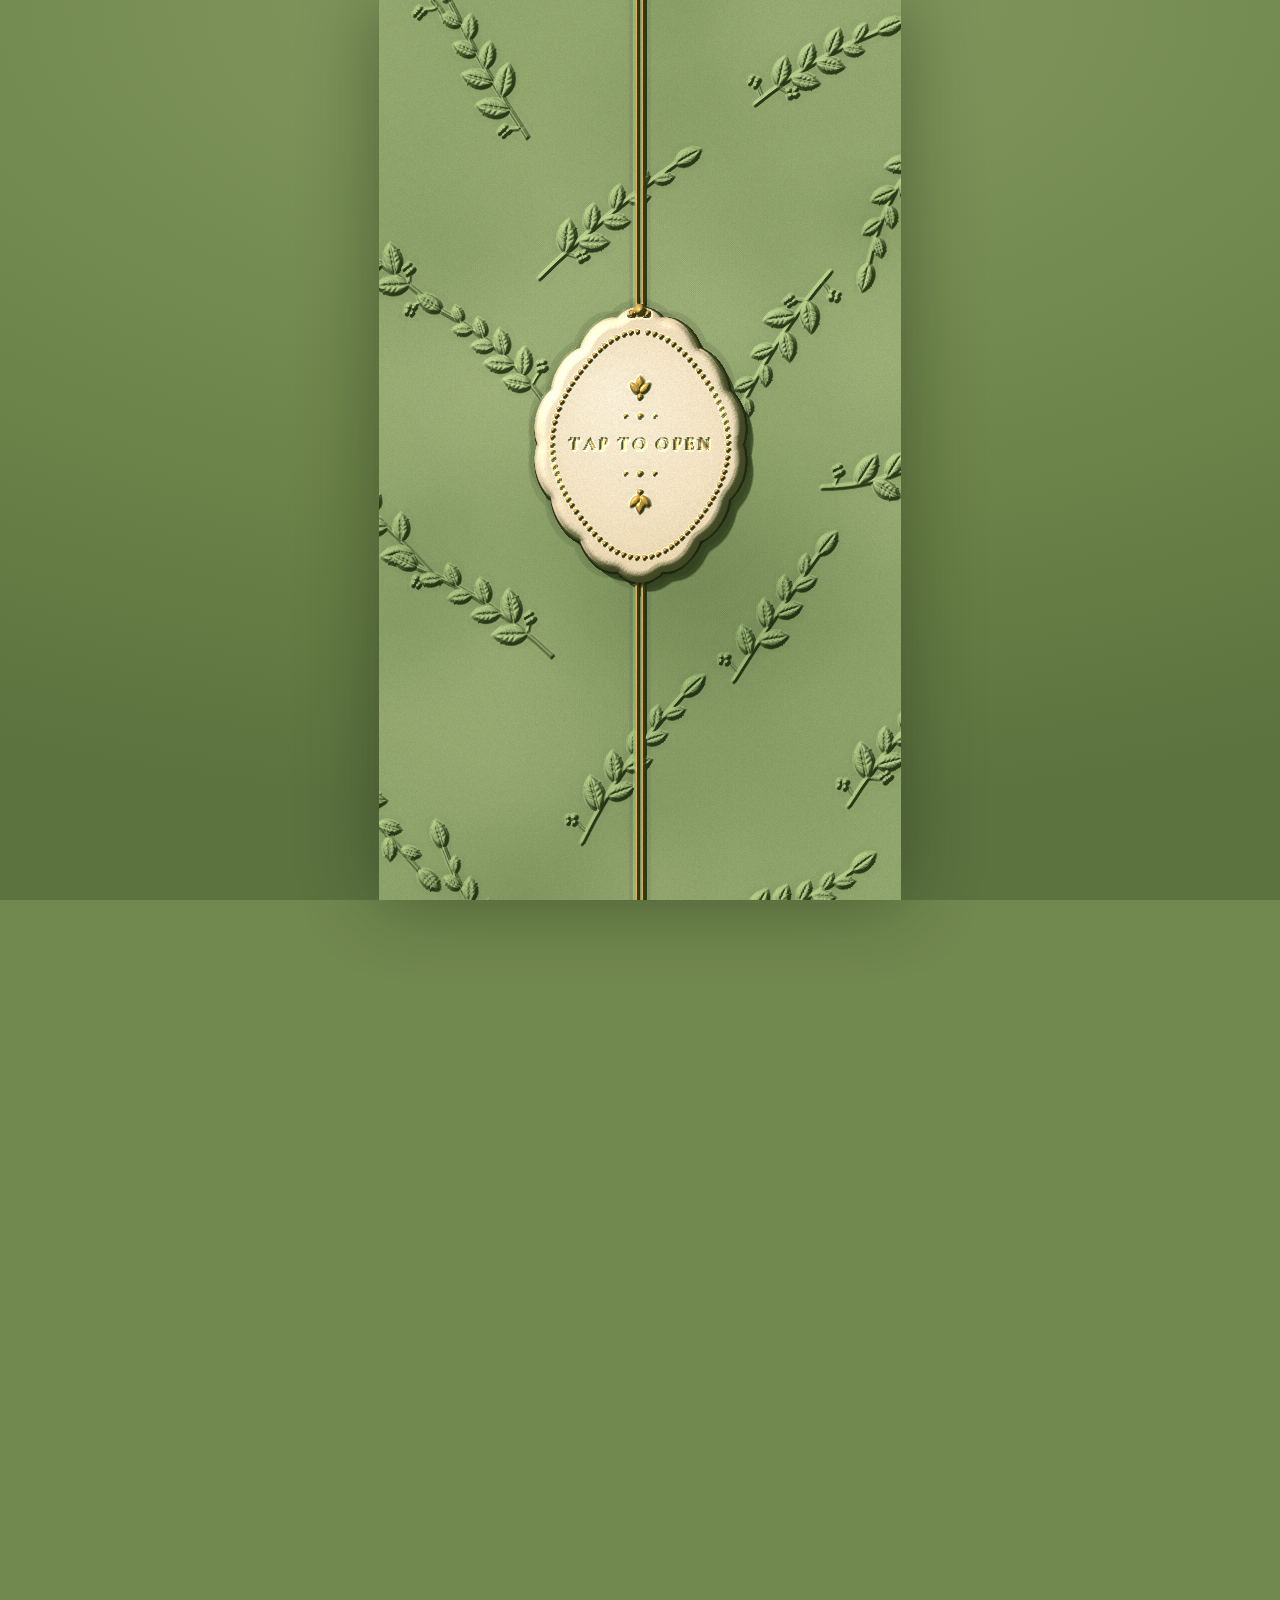
==== commit 86b1af9d: "Remove the RSVP section and Google Sheet wiring Co-Authored-By: Claude Fable 5.2 <noreply@anthropic." ====
--- a/index.html
+++ b/index.html
@@ -153,35 +153,6 @@
       </button>
     </section>
 
-    <section class="sec sec--rsvp" id="rsvp" aria-labelledby="rsvpTitle">
-      <svg class="sec__icon rv" width="30" height="30" aria-hidden="true"><use href="#i-mail"/></svg>
-      <h2 class="sec__title rv" id="rsvpTitle" data-t="rsvpTitle">Will you be there?</h2>
-      <div class="dots rv" aria-hidden="true"><i></i><i></i><i></i></div>
-      <form class="rsvp rv" id="rsvpForm" novalidate>
-        <label class="field">
-          <span class="field__label" data-t="fName">Your name</span>
-          <input class="field__input" id="fName" name="name" type="text" autocomplete="name" required>
-        </label>
-        <div class="field" id="guestsField">
-          <span class="field__label" id="guestsLabel" data-t="fGuests">How many of you?</span>
-          <div class="stepper" role="group" aria-labelledby="guestsLabel">
-            <button type="button" id="gMinus" data-ta="fewer" aria-label="One fewer">
-              <svg width="16" height="16" viewBox="0 0 16 16" aria-hidden="true"><path d="M2 6.6h12v2.8H2z"/></svg>
-            </button>
-            <output id="gOut" aria-live="polite">2</output>
-            <button type="button" id="gPlus" data-ta="more" aria-label="One more">
-              <svg width="16" height="16" viewBox="0 0 16 16" aria-hidden="true"><path d="M6.6 2h2.8v4.6H14v2.8H9.4V14H6.6V9.4H2V6.6h4.6z"/></svg>
-            </button>
-          </div>
-        </div>
-        <p class="rsvp__error" id="rsvpError" role="alert" hidden data-t="fNeedName">Please tell us your name.</p>
-        <button class="btn btn--wide" type="submit"><span data-t="fSend">Let Hari and Swetha know</span></button>
-      </form>
-      <div class="rsvp__done" id="rsvpDone" hidden tabindex="-1">
-        <p class="after__line" data-t="thanks">Thank you</p>
-        <button class="textbtn" id="rsvpAgain" type="button" data-t="again">Change my reply</button>
-      </div>
-    </section>
 
     <footer class="foot">
       <button class="mono rv" id="mono" type="button">
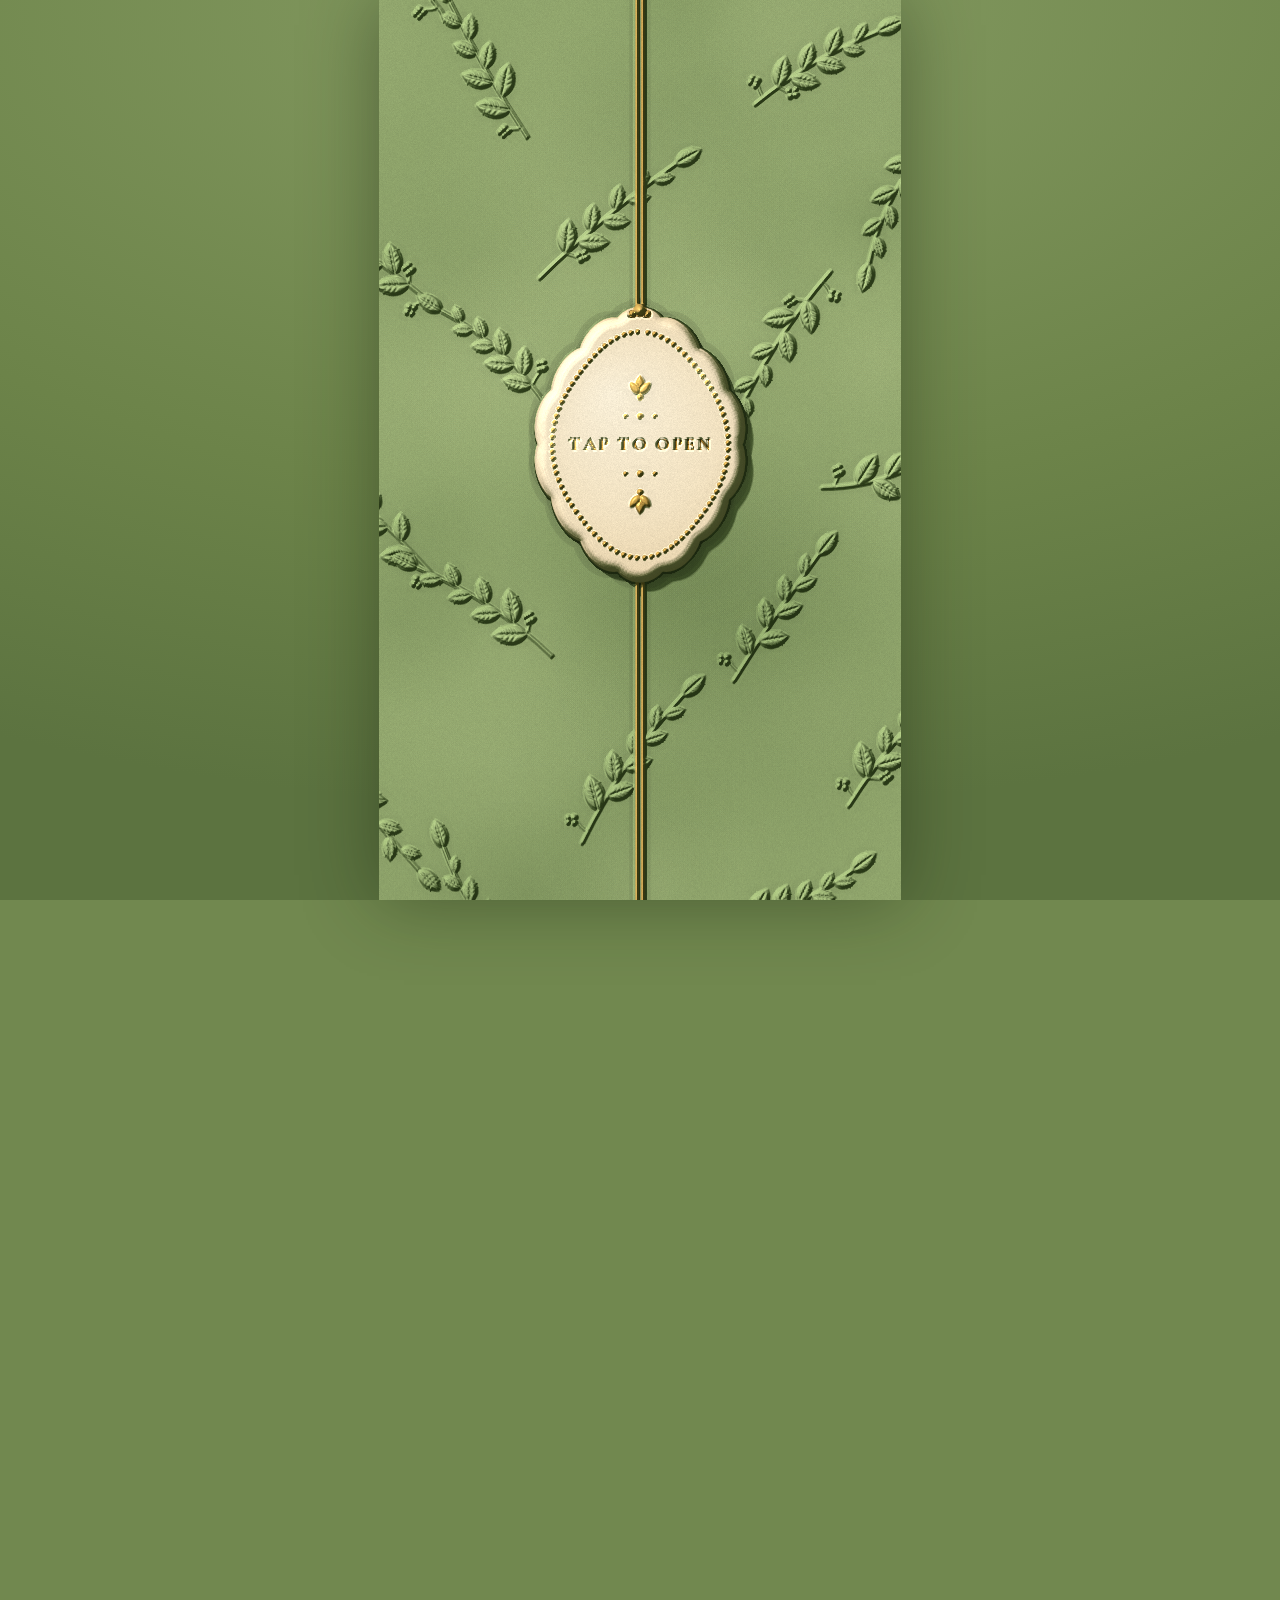
==== commit f82cdd08: "Floating maroon cloth at the foot of the page Co-Authored-By: Claude Fable 5.2 <noreply@anthropic.co" ====
--- a/index.html
+++ b/index.html
@@ -165,6 +165,11 @@
       <button class="btn btn--ghost rv" id="shareBtn" type="button"><span data-t="share">Share this invitation</span></button>
       <p class="foot__copied" id="copied" role="status" aria-live="polite"></p>
       <p class="foot__credit" id="credit" hidden><span data-t="musicBy">Music</span>: <a id="creditLink" target="_blank" rel="noopener"></a><span id="creditBy"></span></p>
+      <div class="cloth" aria-hidden="true">
+        <svg class="cloth__l cloth__l--a" viewBox="0 0 2400 140" preserveAspectRatio="none"><path d="M0 52q150 -44 300 0t300 0t300 0t300 0t300 0t300 0t300 0t300 0V140H0Z"/></svg>
+        <svg class="cloth__l cloth__l--b" viewBox="0 0 2400 140" preserveAspectRatio="none"><path d="M0 70q150 38 300 0t300 0t300 0t300 0t300 0t300 0t300 0t300 0V140H0Z"/></svg>
+        <svg class="cloth__l cloth__l--c" viewBox="0 0 2400 140" preserveAspectRatio="none"><path d="M0 92q150 -30 300 0t300 0t300 0t300 0t300 0t300 0t300 0t300 0V140H0Z"/></svg>
+      </div>
     </footer>
   </div>
 </main>
--- a/styles.css
+++ b/styles.css
@@ -116,9 +116,9 @@
 .hero__flames { position: absolute; inset: 0; z-index: 2; pointer-events: none; opacity: 0; transition: opacity 1.4s ease; }
 .hero.is-lit .hero__flames { opacity: 1; }
 .flame {
-  position: absolute; width: calc(var(--u) * 34); height: calc(var(--u) * 44);
-  margin: calc(var(--u) * -27) 0 0 calc(var(--u) * -17);
-  background: radial-gradient(closest-side, rgba(255, 226, 150, .78), rgba(255, 176, 70, .3) 52%, rgba(255, 150, 40, 0) 100%);
+  position: absolute; width: calc(var(--u) * 15); height: calc(var(--u) * 24);
+  margin: calc(var(--u) * -15) 0 0 calc(var(--u) * -7.5);
+  background: radial-gradient(closest-side, rgba(255, 232, 160, .7), rgba(255, 170, 60, .28) 55%, rgba(255, 150, 40, 0) 100%);   /* a small flame, not a lamp glow */
   mix-blend-mode: screen; animation: flick 1.9s ease-in-out infinite; animation-delay: var(--d, 0s);
 }
 @keyframes flick {
@@ -348,7 +348,14 @@
 .rsvp__done { max-width: 380px; margin: 24px auto 0; outline: none; animation: rise2 1s var(--ease) both; }
 
 /* footer */
-.foot { padding: clamp(30px, calc(var(--u) * 36), 60px) 24px calc(104px + env(safe-area-inset-bottom)); text-align: center; }
+.foot { position: relative; overflow: hidden; padding: clamp(30px, calc(var(--u) * 36), 60px) 24px calc(150px + env(safe-area-inset-bottom)); text-align: center; }
+/* the maroon silk comes back at the very end, three layers drifting past each other */
+.cloth { position: absolute; left: 0; right: 0; bottom: 0; height: calc(118px + env(safe-area-inset-bottom)); pointer-events: none; }
+.cloth__l { position: absolute; left: 0; bottom: 0; width: 200%; height: 100%; display: block; will-change: transform; animation: drift 14s linear infinite; }
+.cloth__l--a path { fill: #a3243a; } .cloth__l--a { animation-duration: 19s; }
+.cloth__l--b path { fill: #7a1229; } .cloth__l--b { animation-duration: 13s; animation-direction: reverse; }
+.cloth__l--c path { fill: #4a0818; } .cloth__l--c { animation-duration: 9s; }
+@keyframes drift { from { transform: translateX(0); } to { transform: translateX(-25%); } }
 .mono {
   --rx: 0deg; --ry: 0deg;
   display: block; width: min(calc(var(--u) * 250), 300px); margin: 0 auto 14px; padding: 0; border: 0; background: none; cursor: pointer;
@@ -403,5 +410,5 @@
   .name { -webkit-mask: none; mask: none; }
   .js .map .map__pin { opacity: 1; }
   .flame { animation: none; }
-  .mono img { animation: none; }
-}
+  .mono img, .cloth__l { animation: none; }
+}
